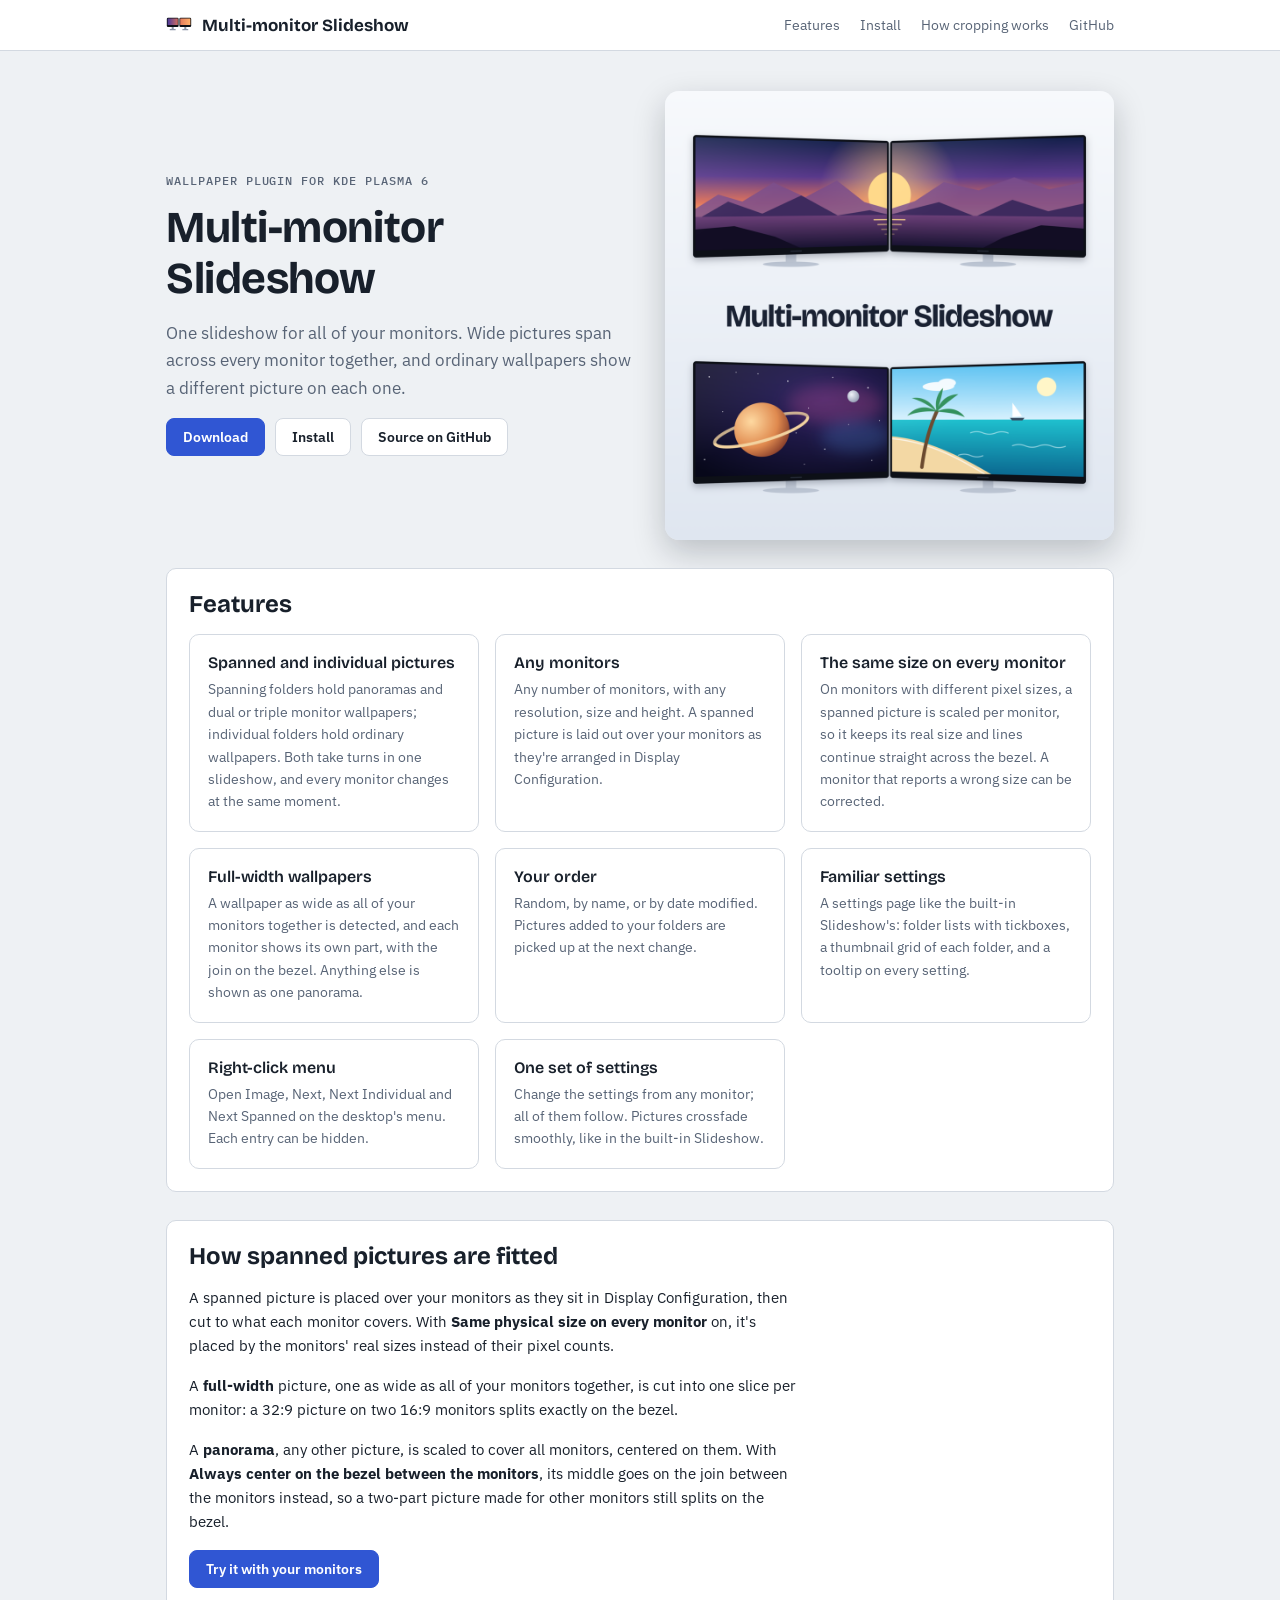
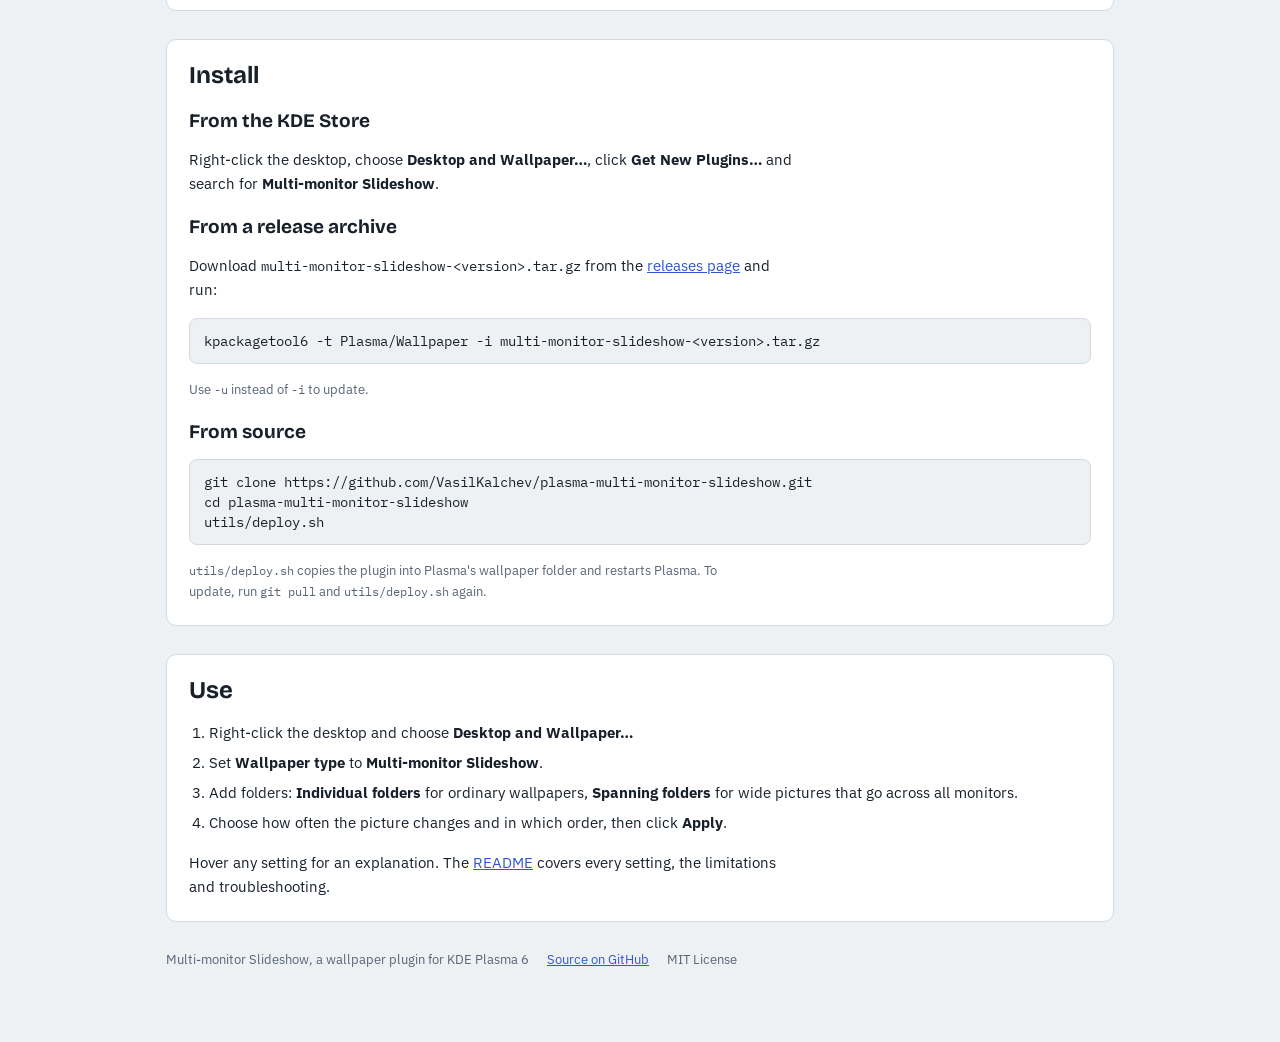
==== docs/index.html @ 98bd9039 "Rename the option to "Always center on the bezel between the monitors" Full-width images are always " ====
<!doctype html>
<html lang="en">
<head>
<meta charset="utf-8">
<meta name="viewport" content="width=device-width,initial-scale=1">
<title>Multi-monitor Slideshow</title>
<meta name="description" content="A wallpaper slideshow for KDE Plasma 6 with several monitors: wide pictures span all of them, ordinary ones show a different picture on each.">
<link rel="icon" href="images/icon.svg" type="image/svg+xml">
<link rel="preconnect" href="https://fonts.googleapis.com">
<link rel="preconnect" href="https://fonts.gstatic.com" crossorigin>
<link rel="stylesheet" href="https://fonts.googleapis.com/css2?family=Bricolage+Grotesque:opsz,wght@12..96,600;12..96,700&family=IBM+Plex+Mono:wght@400;500&family=IBM+Plex+Sans:wght@400;500;600&display=swap">
<link rel="stylesheet" href="style.css">
</head>
<body>
<nav class="site-nav" aria-label="Site">
  <div class="inner">
    <a class="brand" href="./"><img src="images/icon.svg" alt="">Multi-monitor Slideshow</a>
    <a href="./#features">Features</a>
    <a href="./#install">Install</a>
    <a href="cropping.html">How cropping works</a>
    <a href="https://github.com/VasilKalchev/plasma-multi-monitor-slideshow">GitHub</a>
  </div>
</nav>
<div class="wrap">
  <section class="hero">
    <div class="text">
      <span class="eyebrow">Wallpaper plugin for KDE Plasma 6</span>
      <h1>Multi-monitor Slideshow</h1>
      <p class="lede">One slideshow for all of your monitors. Wide pictures span across every monitor together, and ordinary wallpapers show a different picture on each one.</p>
      <div class="actions">
        <a class="btn primary" href="https://github.com/VasilKalchev/plasma-multi-monitor-slideshow/releases/latest">Download</a>
        <a class="btn" href="#install">Install</a>
        <a class="btn" href="https://github.com/VasilKalchev/plasma-multi-monitor-slideshow">Source on GitHub</a>
      </div>
    </div>
    <img src="images/preview.png" width="1024" height="1024" alt="Two monitors showing one picture spanned across both, and the same two monitors showing a different picture each">
  </section>

  <section class="panel" id="features" aria-labelledby="features-h">
    <h2 id="features-h">Features</h2>
    <div class="cards">
      <div class="card"><b>Spanned and individual pictures</b><p>Spanning folders hold panoramas and dual or triple monitor wallpapers; individual folders hold ordinary wallpapers. Both take turns in one slideshow, and every monitor changes at the same moment.</p></div>
      <div class="card"><b>Any monitors</b><p>Any number of monitors, with any resolution, size and height. A spanned picture is laid out over your monitors as they're arranged in Display Configuration.</p></div>
      <div class="card"><b>The same size on every monitor</b><p>On monitors with different pixel sizes, a spanned picture is scaled per monitor, so it keeps its real size and lines continue straight across the bezel. A monitor that reports a wrong size can be corrected.</p></div>
      <div class="card"><b>Full-width wallpapers</b><p>A wallpaper as wide as all of your monitors together is detected, and each monitor shows its own part, with the join on the bezel. Anything else is shown as one panorama.</p></div>
      <div class="card"><b>Your order</b><p>Random, by name, or by date modified. Pictures added to your folders are picked up at the next change.</p></div>
      <div class="card"><b>Familiar settings</b><p>A settings page like the built-in Slideshow's: folder lists with tickboxes, a thumbnail grid of each folder, and a tooltip on every setting.</p></div>
      <div class="card"><b>Right-click menu</b><p>Open Image, Next, Next Individual and Next Spanned on the desktop's menu. Each entry can be hidden.</p></div>
      <div class="card"><b>One set of settings</b><p>Change the settings from any monitor; all of them follow. Pictures crossfade smoothly, like in the built-in Slideshow.</p></div>
    </div>
  </section>

  <section class="panel" aria-labelledby="fit-h">
    <h2 id="fit-h">How spanned pictures are fitted</h2>
    <p>A spanned picture is placed over your monitors as they sit in Display Configuration, then cut to what each monitor covers. With <b>Same physical size on every monitor</b> on, it's placed by the monitors' real sizes instead of their pixel counts.</p>
    <p>A <b>full-width</b> picture, one as wide as all of your monitors together, is cut into one slice per monitor: a 32:9 picture on two 16:9 monitors splits exactly on the bezel.</p>
    <p>A <b>panorama</b>, any other picture, is scaled to cover all monitors, centered on them. With <b>Always center on the bezel between the monitors</b>, its middle goes on the join between the monitors instead, so a two-part picture made for other monitors still splits on the bezel.</p>
    <div class="actions"><a class="btn primary" href="cropping.html">Try it with your monitors</a></div>
  </section>

  <section class="panel" id="install" aria-labelledby="install-h">
    <h2 id="install-h">Install</h2>
    <h3>From the KDE Store</h3>
    <p>Right-click the desktop, choose <b>Desktop and Wallpaper…</b>, click <b>Get New Plugins…</b> and search for <b>Multi-monitor Slideshow</b>.</p>
    <h3>From a release archive</h3>
    <p>Download <code>multi-monitor-slideshow-&lt;version&gt;.tar.gz</code> from the <a href="https://github.com/VasilKalchev/plasma-multi-monitor-slideshow/releases">releases page</a> and run:</p>
    <pre>kpackagetool6 -t Plasma/Wallpaper -i multi-monitor-slideshow-&lt;version&gt;.tar.gz</pre>
    <p class="note">Use <code>-u</code> instead of <code>-i</code> to update.</p>
    <h3>From source</h3>
    <pre>git clone https://github.com/VasilKalchev/plasma-multi-monitor-slideshow.git
cd plasma-multi-monitor-slideshow
utils/deploy.sh</pre>
    <p class="note"><code>utils/deploy.sh</code> copies the plugin into Plasma's wallpaper folder and restarts Plasma. To update, run <code>git pull</code> and <code>utils/deploy.sh</code> again.</p>
  </section>

  <section class="panel" aria-labelledby="use-h">
    <h2 id="use-h">Use</h2>
    <ol class="steps">
      <li>Right-click the desktop and choose <b>Desktop and Wallpaper…</b></li>
      <li>Set <b>Wallpaper type</b> to <b>Multi-monitor Slideshow</b>.</li>
      <li>Add folders: <b>Individual folders</b> for ordinary wallpapers, <b>Spanning folders</b> for wide pictures that go across all monitors.</li>
      <li>Choose how often the picture changes and in which order, then click <b>Apply</b>.</li>
    </ol>
    <p>Hover any setting for an explanation. The <a href="https://github.com/VasilKalchev/plasma-multi-monitor-slideshow#readme">README</a> covers every setting, the limitations and troubleshooting.</p>
  </section>

  <footer class="site-footer">
    <span>Multi-monitor Slideshow, a wallpaper plugin for KDE Plasma 6</span>
    <a href="https://github.com/VasilKalchev/plasma-multi-monitor-slideshow">Source on GitHub</a>
    <span>MIT License</span>
  </footer>
</div>
</body>
</html>
---- docs/style.css ----
/* Shared styles for the Multi-monitor Slideshow site. */
:root {
  color-scheme: light;
  --bg: #EEF1F4; --surface: #FFFFFF; --ink: #18202B; --muted: #586476; --line: #D3D9E1;
  --accent: #3056D3;
  --c-m1: #D98A1C; --c-m2: #1F9E8F; --c-m3: #8A5CD6; --c-m4: #D0457A; --c-m5: #4F7FD9;
  --chip-split: #E3EEFF; --chip-split-ink: #1D3F9E; --chip-pano: #F1E9DC; --chip-pano-ink: #7A4A0C;
  --desk: #DCE1E7;
  --f-display: "Bricolage Grotesque", "Segoe UI", system-ui, sans-serif;
  --f-body: "IBM Plex Sans", "Segoe UI", system-ui, sans-serif;
  --f-mono: "IBM Plex Mono", ui-monospace, "DejaVu Sans Mono", monospace;
}
@media (prefers-color-scheme: dark) {
  :root:not([data-theme="light"]) {
    color-scheme: dark;
    --bg: #0F1318; --surface: #171C23; --ink: #E4E8EE; --muted: #95A1B2; --line: #2A323D;
    --accent: #7C9BFF;
    --c-m1: #F0A640; --c-m2: #3CC7B6; --c-m3: #A987F0; --c-m4: #EE7AA6; --c-m5: #7FA6F2;
    --chip-split: #1C2A4A; --chip-split-ink: #AFC4FF; --chip-pano: #3A2C18; --chip-pano-ink: #F2CD95;
    --desk: #0A0D11;
  }
}
:root[data-theme="dark"] {
  color-scheme: dark;
  --bg: #0F1318; --surface: #171C23; --ink: #E4E8EE; --muted: #95A1B2; --line: #2A323D;
  --accent: #7C9BFF;
  --c-m1: #F0A640; --c-m2: #3CC7B6; --c-m3: #A987F0; --c-m4: #EE7AA6; --c-m5: #7FA6F2;
  --chip-split: #1C2A4A; --chip-split-ink: #AFC4FF; --chip-pano: #3A2C18; --chip-pano-ink: #F2CD95;
  --desk: #0A0D11;
}
* { box-sizing: border-box; }
body { margin: 0; background: var(--bg); color: var(--ink); font: 15px/1.6 var(--f-body); }
.wrap { max-width: 980px; margin: 0 auto; padding: 40px 16px 72px; display: grid; gap: 28px; }
h1, h2, h3 { font-family: var(--f-display); text-wrap: balance; margin: 0; line-height: 1.15; }
h1 { font-size: clamp(30px, 5vw, 44px); letter-spacing: -0.01em; }
h2 { font-size: 24px; }
h3 { font-size: 19px; }
p { margin: 0; max-width: 68ch; }
a { color: var(--accent); }
.lede { font-size: 17px; color: var(--muted); }
.num { font-family: var(--f-mono); font-variant-numeric: tabular-nums; }
.eyebrow { font: 500 12px/1 var(--f-mono); letter-spacing: 0.08em; text-transform: uppercase; color: var(--muted); }
.page-head { display: grid; gap: 12px; }
.panel { background: var(--surface); border: 1px solid var(--line); border-radius: 10px; padding: 22px; display: grid; gap: 16px; }
.rules { display: grid; grid-template-columns: repeat(auto-fit, minmax(240px, 1fr)); gap: 16px; }
.rule { display: grid; gap: 6px; align-content: start; }
.rule b { font-family: var(--f-display); font-size: 16px; }
.rule p { color: var(--muted); font-size: 14px; }
.mon { display: inline-flex; gap: 8px; align-items: center; font-size: 14px; white-space: nowrap; }
.sw { width: 12px; height: 12px; border-radius: 3px; flex: none; display: inline-block; }
label.toggle { display: inline-flex; gap: 8px; align-items: center; cursor: pointer; font-size: 14px; }
input[type=checkbox] { accent-color: var(--accent); width: 16px; height: 16px; }

/* monitor editor */
.mons { display: grid; gap: 10px; }
.monrow { display: flex; flex-wrap: wrap; gap: 8px 12px; align-items: end; padding: 10px 12px; border: 1px solid var(--line); border-radius: 8px; background: var(--bg); }
.monrow .mon { align-self: center; min-width: 7.5em; }
.monrow .dim { align-self: center; font-size: 12.5px; color: var(--muted); }
.field { display: grid; gap: 4px; font-size: 13px; color: var(--muted); }
.field input, .field select { font: 15px var(--f-mono); width: 6.5em; padding: 6px 8px; border: 1px solid var(--line); border-radius: 6px; background: var(--surface); color: var(--ink); }
.field input.short { width: 5em; }
.field select { width: auto; font-family: var(--f-body); }

/* aspect ruler */
.ruler { position: relative; height: 96px; margin: 6px 4px 0; }
.ruler .track { position: absolute; left: 0; right: 0; top: 40px; height: 14px; border-radius: 7px; background: var(--chip-pano); }
.ruler .band { position: absolute; top: 34px; height: 26px; border-radius: 4px; background: var(--chip-split-ink); opacity: .85; min-width: 3px; }
.ruler .fit { position: absolute; top: 30px; height: 34px; width: 2px; background: var(--ink); }
.ruler .tick { position: absolute; top: 60px; font: 11px var(--f-mono); color: var(--muted); transform: translateX(-50%); }
.ruler .mk { position: absolute; top: 0; transform: translateX(-50%); display: grid; justify-items: center; gap: 2px; font: 500 11px var(--f-mono); color: var(--ink); white-space: nowrap; }
.ruler .mk::after { content: ""; width: 2px; height: 14px; background: currentColor; }
.legend { display: flex; flex-wrap: wrap; gap: 8px 20px; font-size: 13px; color: var(--muted); }
.legend span { display: inline-flex; gap: 6px; align-items: center; }

/* cases */
.case { background: var(--surface); border: 1px solid var(--line); border-radius: 10px; padding: 22px; display: grid; gap: 16px; }
.case-head { display: flex; flex-wrap: wrap; gap: 8px 14px; align-items: baseline; }
.chip { font: 600 12px/1 var(--f-body); padding: 5px 9px; border-radius: 999px; letter-spacing: 0.02em; }
.chip.split { background: var(--chip-split); color: var(--chip-split-ink); }
.chip.pano { background: var(--chip-pano); color: var(--chip-pano-ink); }
.views { display: grid; gap: 14px; }
figure { margin: 0; display: grid; gap: 6px; }
figcaption { font-size: 13px; color: var(--muted); }
canvas { width: 100%; display: block; border-radius: 6px; background: var(--desk); }
.facts { display: grid; gap: 8px; }
.facts p { font-size: 14.5px; }
.facts ul { margin: 0; padding-left: 18px; display: grid; gap: 4px; font-size: 14px; }

/* controls */
.try-controls { display: flex; flex-wrap: wrap; gap: 10px 14px; align-items: end; }
.presets { display: flex; flex-wrap: wrap; gap: 6px; }
button, .filebtn { font: 500 13px var(--f-mono); padding: 6px 10px; border: 1px solid var(--line); border-radius: 6px; background: var(--bg); color: var(--ink); cursor: pointer; }
button:hover, .filebtn:hover { border-color: var(--accent); }
button:disabled { opacity: .5; cursor: default; border-color: var(--line); }
button:focus-visible, input:focus-visible, select:focus-visible, .filebtn:focus-within { outline: 2px solid var(--accent); outline-offset: 2px; }
.filebtn { position: relative; }
.filebtn input { position: absolute; opacity: 0; width: 1px; height: 1px; }
.drop { border: 1.5px dashed var(--line); border-radius: 8px; padding: 12px 14px; font-size: 13px; color: var(--muted); }
.drop.over { border-color: var(--accent); color: var(--ink); }
.note { font-size: 13px; color: var(--muted); }
code { font-family: var(--f-mono); font-size: 0.92em; }
.controls { display: flex; flex-wrap: wrap; gap: 12px 24px; align-items: center; }
.pitch { font-size: 13px; color: var(--muted); }

@media (max-width: 520px) { .wrap { padding-block: 24px 48px; } .panel, .case { padding: 16px; } }

/* site header and footer */
.site-nav { background: var(--surface); border-bottom: 1px solid var(--line); }
.site-nav .inner { max-width: 980px; margin: 0 auto; padding: 12px 16px; display: flex; flex-wrap: wrap; gap: 8px 20px; align-items: center; }
.site-nav .brand { margin-right: auto; display: inline-flex; gap: 10px; align-items: center; font: 700 17px var(--f-display); color: var(--ink); text-decoration: none; }
.site-nav .brand img { width: 26px; height: 26px; }
.site-nav a { color: var(--muted); text-decoration: none; font-size: 14px; }
.site-nav a:hover, .site-nav a[aria-current="page"] { color: var(--ink); }
.site-footer { font-size: 13px; color: var(--muted); display: flex; flex-wrap: wrap; gap: 6px 18px; }

/* home page */
.hero { display: grid; gap: 28px; align-items: center; }
@media (min-width: 820px) { .hero { grid-template-columns: 1.05fr 1fr; } }
.hero .text { display: grid; gap: 16px; align-content: start; }
.hero img { width: 100%; height: auto; display: block; border-radius: 14px; box-shadow: 0 12px 32px rgba(10, 16, 30, 0.22); }
.actions { display: flex; flex-wrap: wrap; gap: 10px; }
.btn { display: inline-flex; align-items: center; padding: 9px 16px; border-radius: 8px; border: 1px solid var(--line); background: var(--surface); color: var(--ink); font: 600 14px var(--f-body); text-decoration: none; }
.btn:hover { border-color: var(--accent); }
.btn.primary { background: var(--accent); border-color: var(--accent); color: #fff; }
.cards { display: grid; grid-template-columns: repeat(auto-fit, minmax(240px, 1fr)); gap: 16px; }
.card { background: var(--surface); border: 1px solid var(--line); border-radius: 10px; padding: 18px; display: grid; gap: 6px; align-content: start; }
.card b { font: 600 16px var(--f-display); }
.card p { color: var(--muted); font-size: 14px; }
.panel h3 { margin-top: 4px; }
pre { margin: 0; padding: 12px 14px; overflow-x: auto; border: 1px solid var(--line); border-radius: 8px; background: var(--bg); font: 13.5px/1.5 var(--f-mono); }
.steps { margin: 0; padding-left: 20px; display: grid; gap: 6px; }
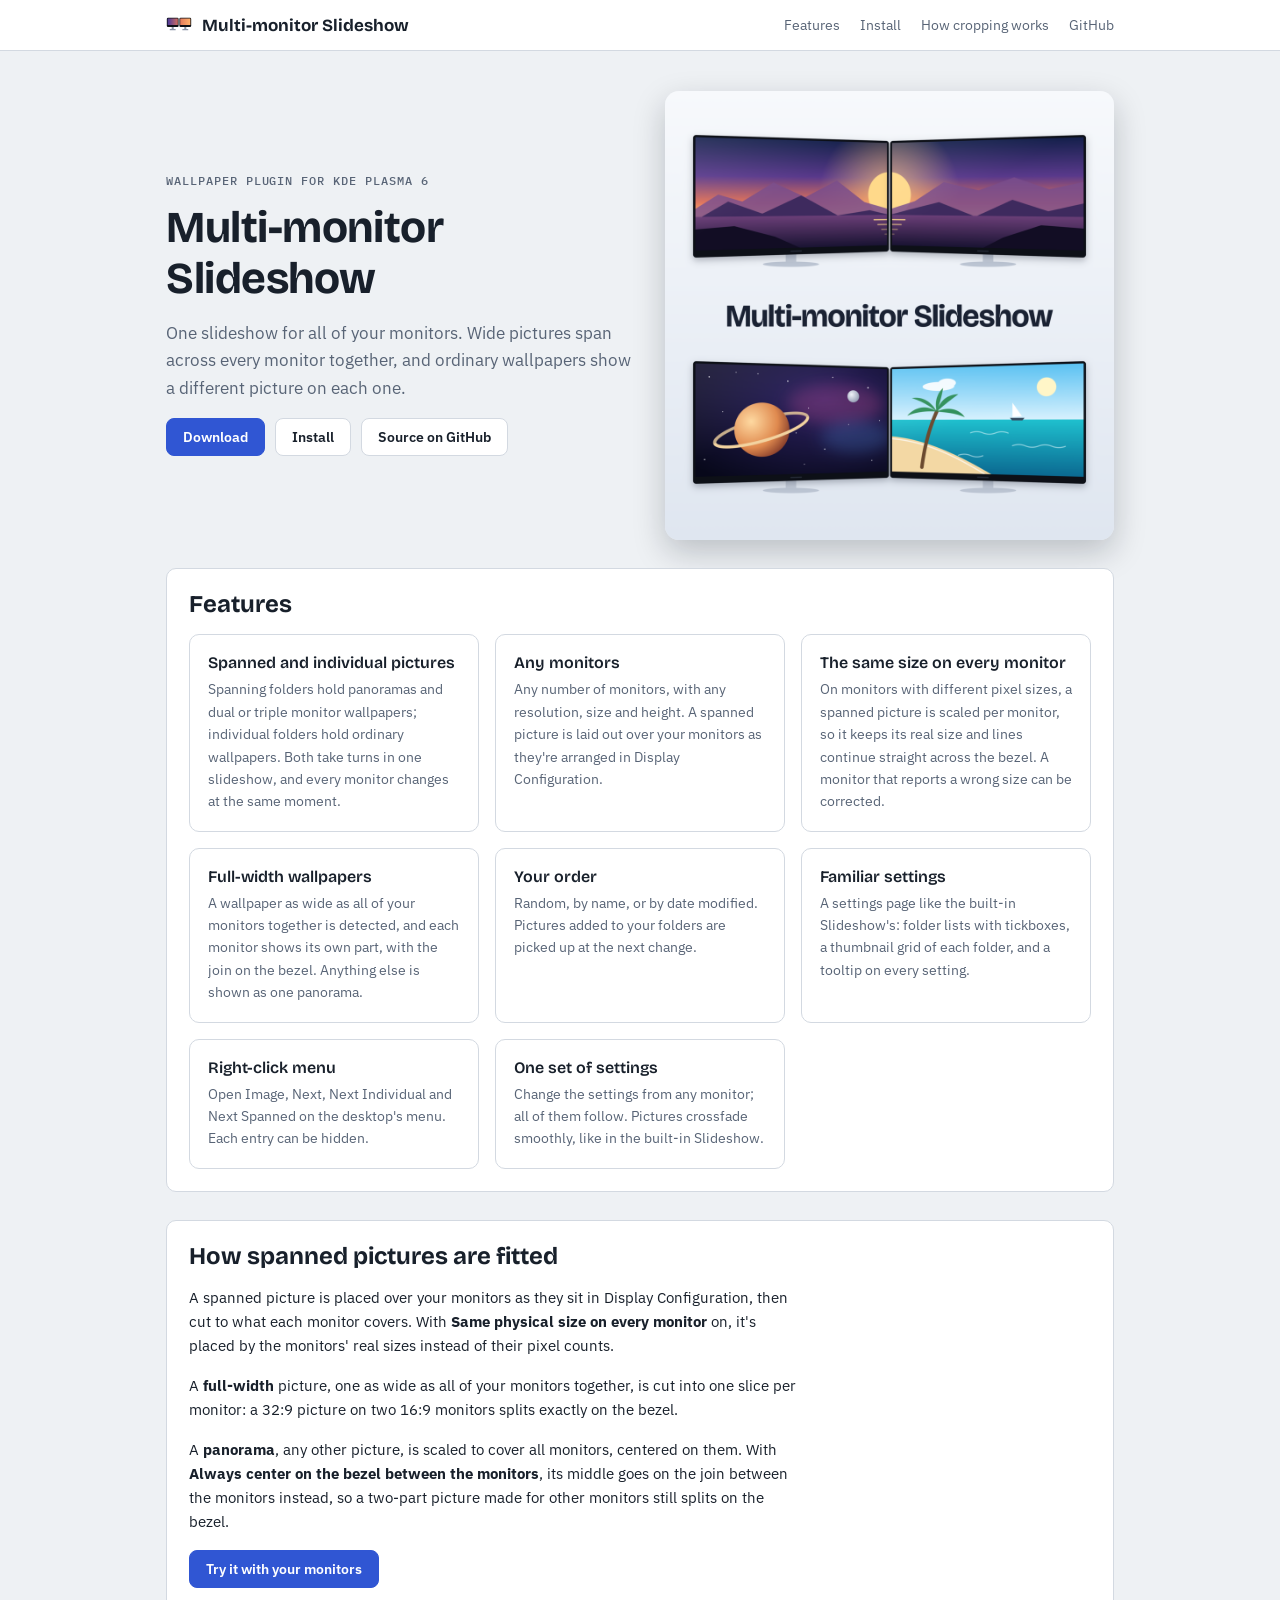
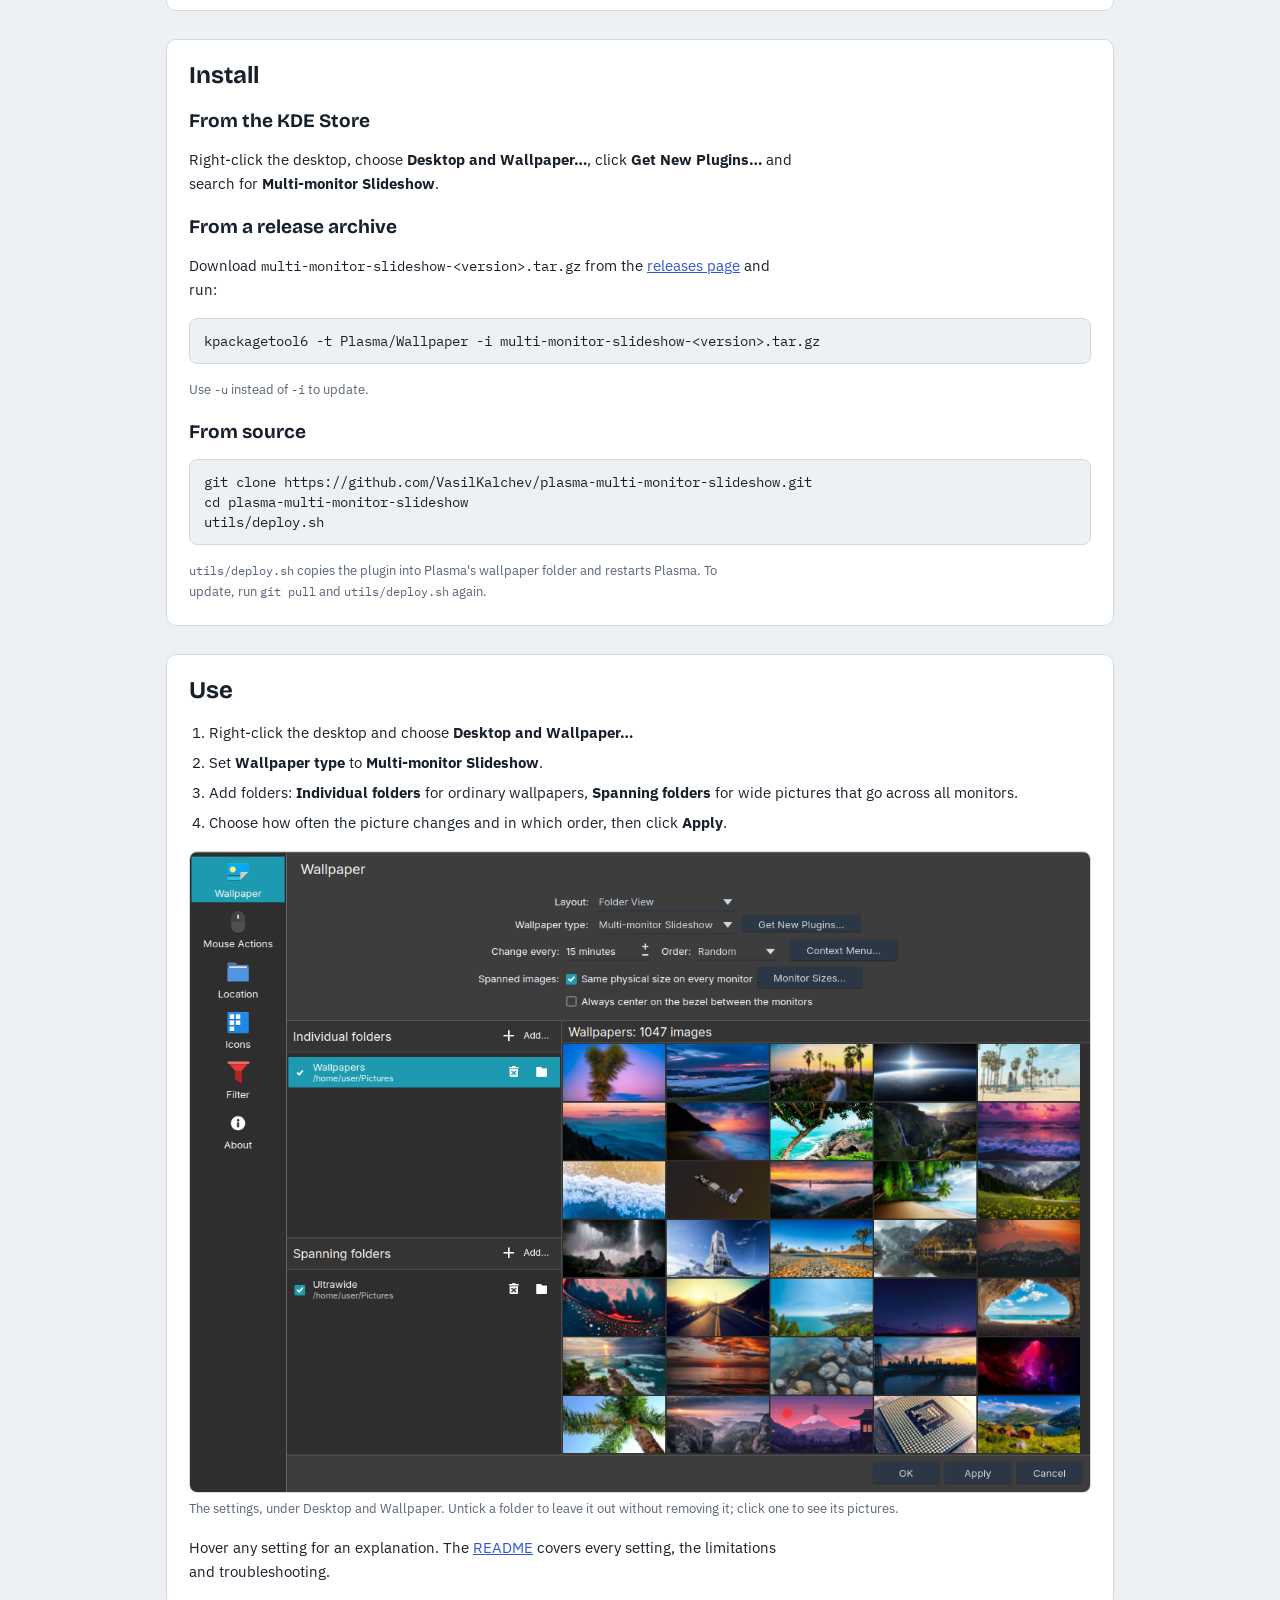
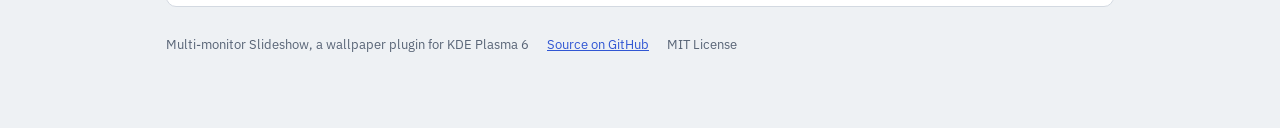
==== commit f61ae121: "Docs: screenshots of the settings and the Monitor Sizes popup The README shows the Desktop Folder Se" ====
--- a/docs/index.html
+++ b/docs/index.html
@@ -81,6 +81,10 @@
       <li>Add folders: <b>Individual folders</b> for ordinary wallpapers, <b>Spanning folders</b> for wide pictures that go across all monitors.</li>
       <li>Choose how often the picture changes and in which order, then click <b>Apply</b>.</li>
     </ol>
+    <figure class="shot">
+      <img src="images/settings.png" width="1180" height="840" alt="The Desktop Folder Settings dialog with Multi-monitor Slideshow as the wallpaper type: Change every, Order and Context Menu, the spanned-image options, the individual and spanning folders on the left, and thumbnails of the selected folder on the right">
+      <figcaption>The settings, under Desktop and Wallpaper. Untick a folder to leave it out without removing it; click one to see its pictures.</figcaption>
+    </figure>
     <p>Hover any setting for an explanation. The <a href="https://github.com/VasilKalchev/plasma-multi-monitor-slideshow#readme">README</a> covers every setting, the limitations and troubleshooting.</p>
   </section>
 
--- a/docs/style.css
+++ b/docs/style.css
@@ -118,6 +118,7 @@
 @media (min-width: 820px) { .hero { grid-template-columns: 1.05fr 1fr; } }
 .hero .text { display: grid; gap: 16px; align-content: start; }
 .hero img { width: 100%; height: auto; display: block; border-radius: 14px; box-shadow: 0 12px 32px rgba(10, 16, 30, 0.22); }
+.shot img { width: 100%; height: auto; display: block; border: 1px solid var(--line); border-radius: 8px; }
 .actions { display: flex; flex-wrap: wrap; gap: 10px; }
 .btn { display: inline-flex; align-items: center; padding: 9px 16px; border-radius: 8px; border: 1px solid var(--line); background: var(--surface); color: var(--ink); font: 600 14px var(--f-body); text-decoration: none; }
 .btn:hover { border-color: var(--accent); }
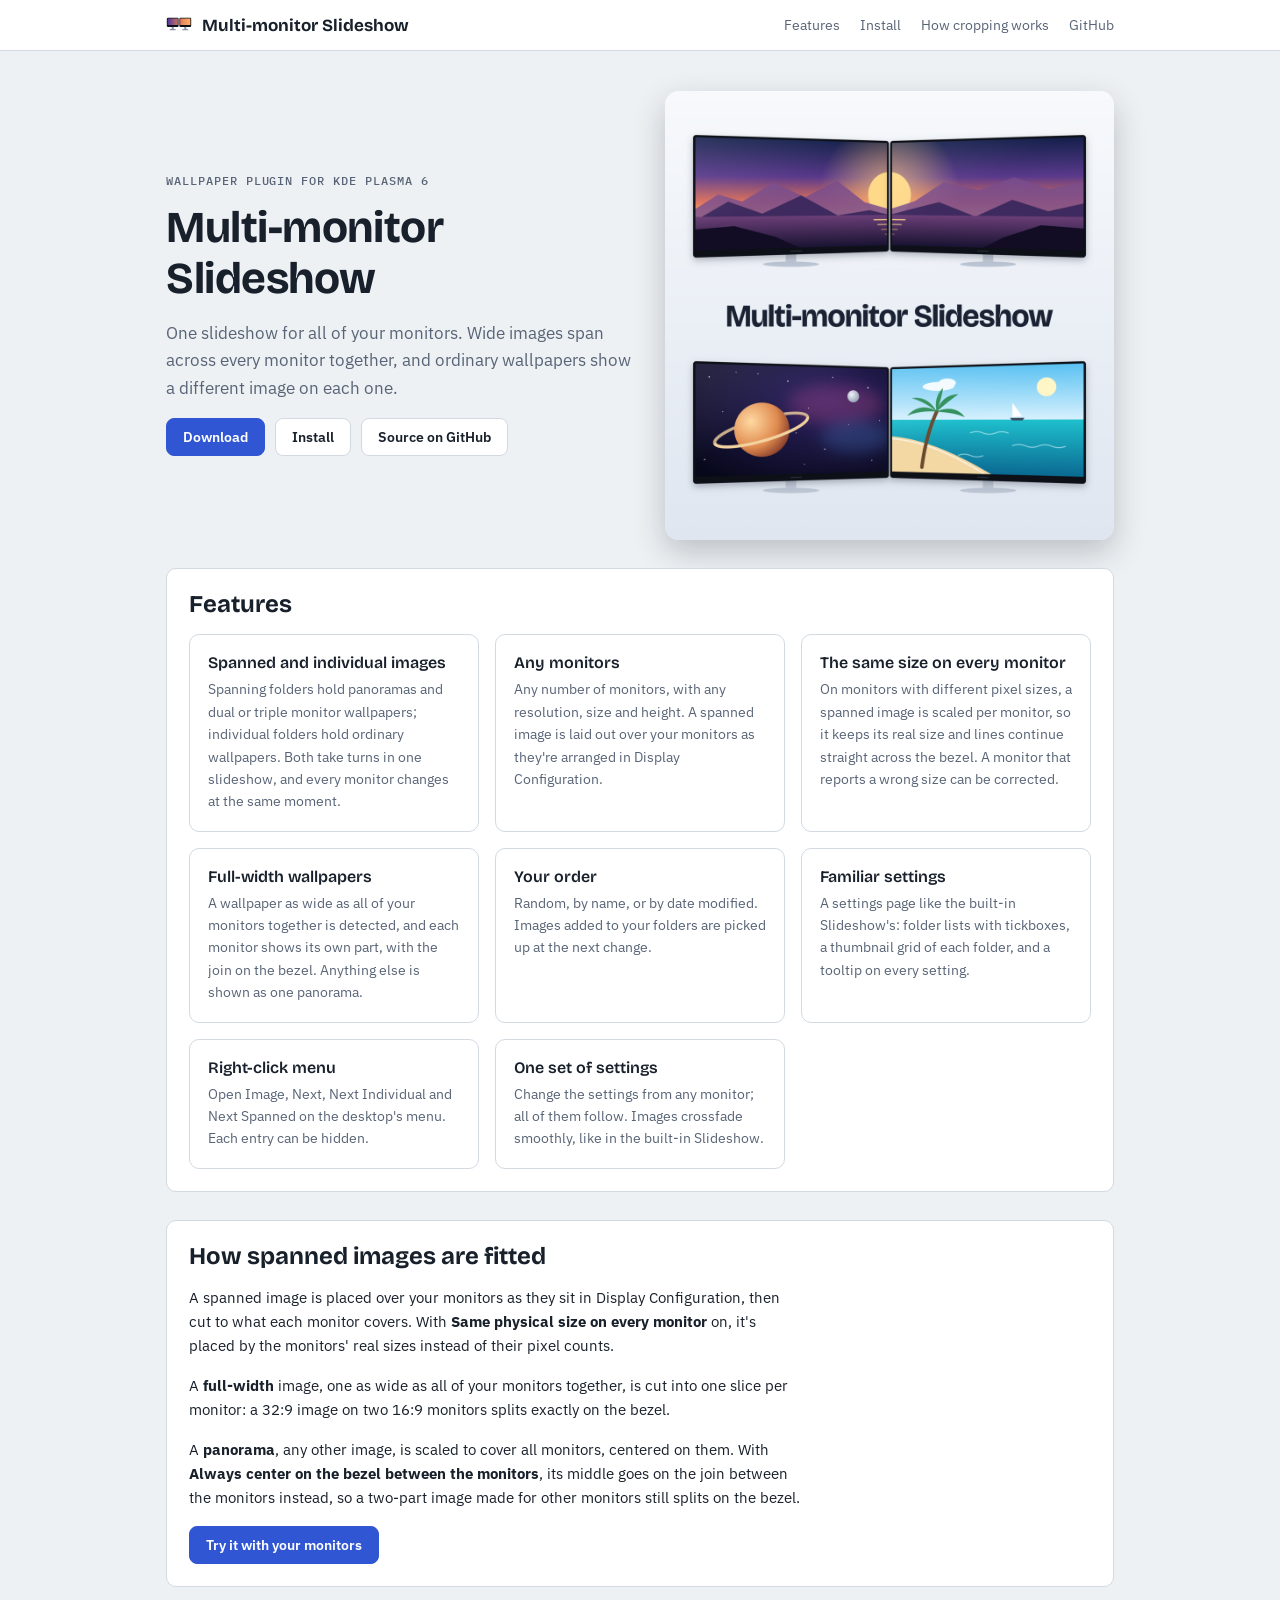
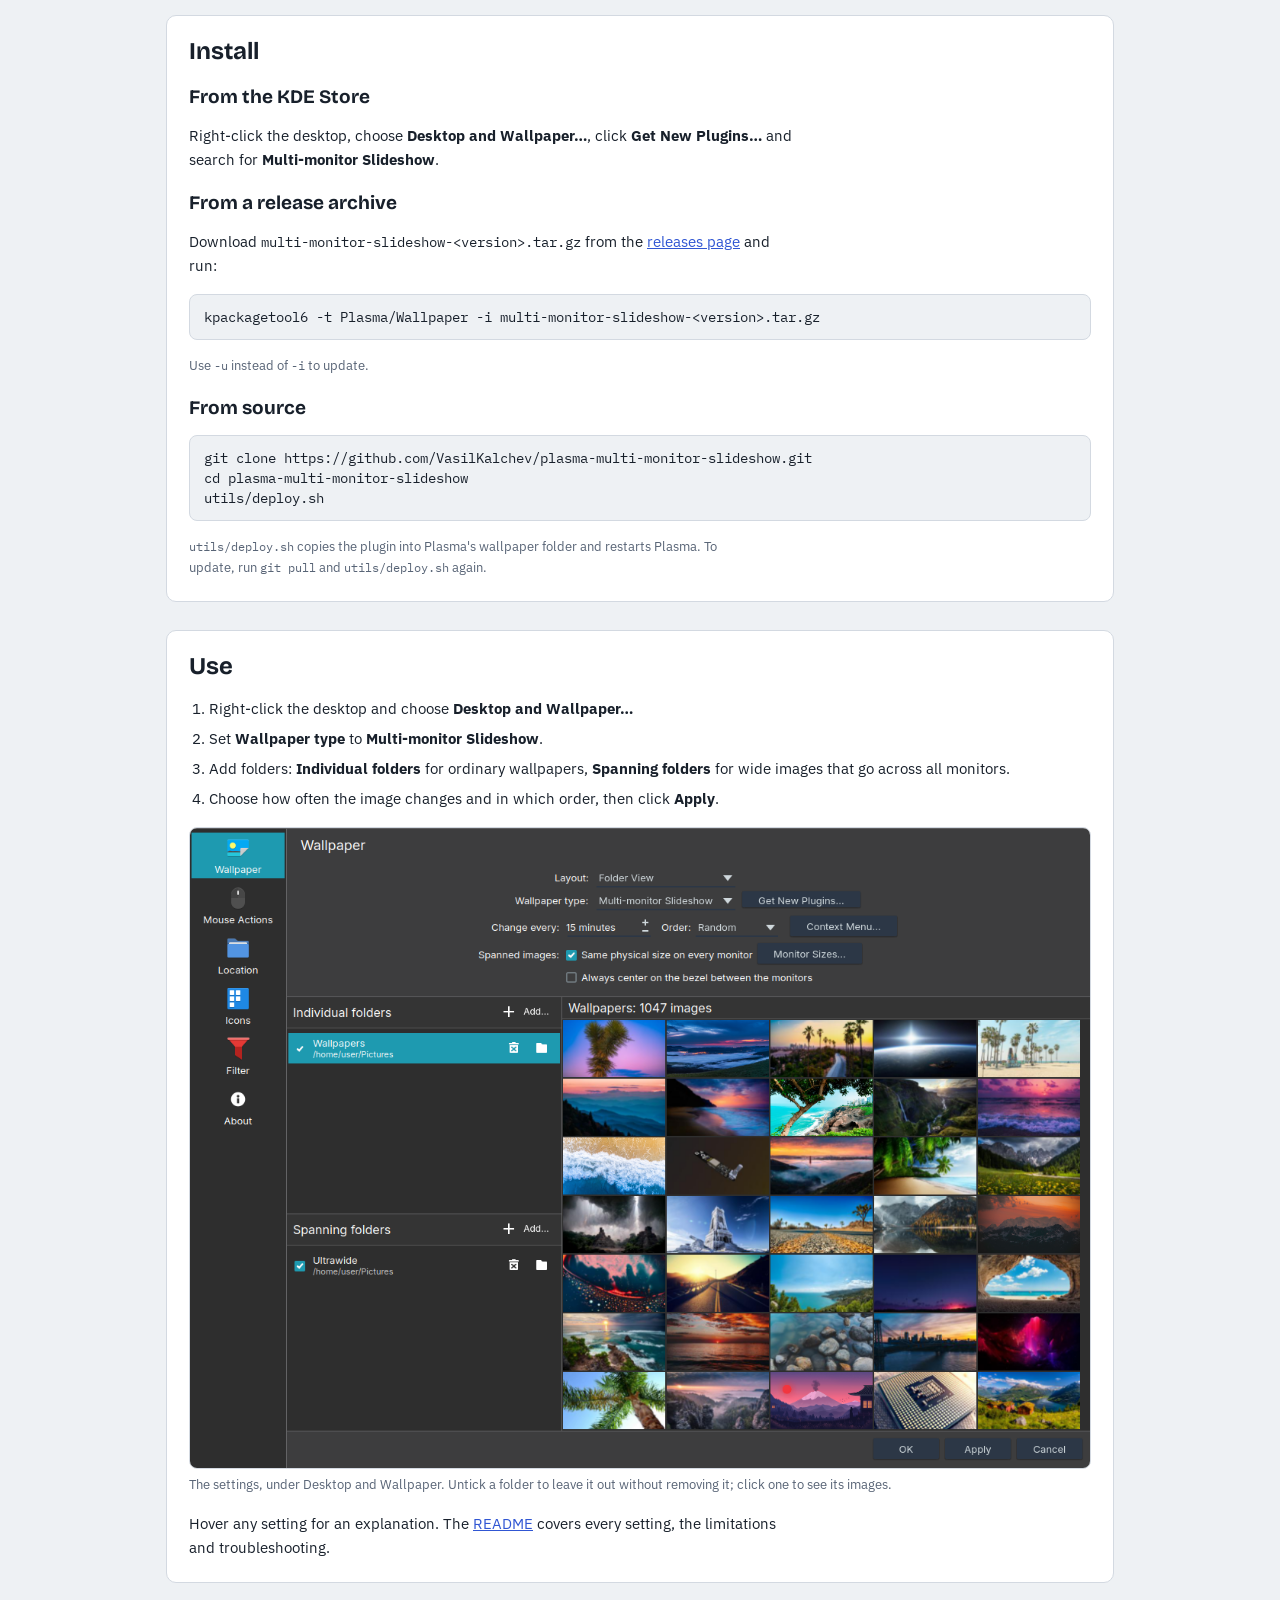
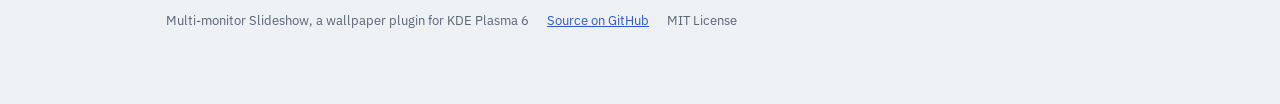
==== commit d9ab0441: "Docs: correct the full-width joins, fill gaps, say "images" throughout - With three or more monitors" ====
--- a/docs/index.html
+++ b/docs/index.html
@@ -4,7 +4,7 @@
 <meta charset="utf-8">
 <meta name="viewport" content="width=device-width,initial-scale=1">
 <title>Multi-monitor Slideshow</title>
-<meta name="description" content="A wallpaper slideshow for KDE Plasma 6 with several monitors: wide pictures span all of them, ordinary ones show a different picture on each.">
+<meta name="description" content="A wallpaper slideshow for KDE Plasma 6 with several monitors: wide images span all of them, ordinary ones show a different image on each.">
 <link rel="icon" href="images/icon.svg" type="image/svg+xml">
 <link rel="preconnect" href="https://fonts.googleapis.com">
 <link rel="preconnect" href="https://fonts.gstatic.com" crossorigin>
@@ -26,35 +26,35 @@
     <div class="text">
       <span class="eyebrow">Wallpaper plugin for KDE Plasma 6</span>
       <h1>Multi-monitor Slideshow</h1>
-      <p class="lede">One slideshow for all of your monitors. Wide pictures span across every monitor together, and ordinary wallpapers show a different picture on each one.</p>
+      <p class="lede">One slideshow for all of your monitors. Wide images span across every monitor together, and ordinary wallpapers show a different image on each one.</p>
       <div class="actions">
         <a class="btn primary" href="https://github.com/VasilKalchev/plasma-multi-monitor-slideshow/releases/latest">Download</a>
         <a class="btn" href="#install">Install</a>
         <a class="btn" href="https://github.com/VasilKalchev/plasma-multi-monitor-slideshow">Source on GitHub</a>
       </div>
     </div>
-    <img src="images/preview.png" width="1024" height="1024" alt="Two monitors showing one picture spanned across both, and the same two monitors showing a different picture each">
+    <img src="images/preview.png" width="1024" height="1024" alt="Two monitors showing one image spanned across both, and the same two monitors showing a different image each">
   </section>
 
   <section class="panel" id="features" aria-labelledby="features-h">
     <h2 id="features-h">Features</h2>
     <div class="cards">
-      <div class="card"><b>Spanned and individual pictures</b><p>Spanning folders hold panoramas and dual or triple monitor wallpapers; individual folders hold ordinary wallpapers. Both take turns in one slideshow, and every monitor changes at the same moment.</p></div>
-      <div class="card"><b>Any monitors</b><p>Any number of monitors, with any resolution, size and height. A spanned picture is laid out over your monitors as they're arranged in Display Configuration.</p></div>
-      <div class="card"><b>The same size on every monitor</b><p>On monitors with different pixel sizes, a spanned picture is scaled per monitor, so it keeps its real size and lines continue straight across the bezel. A monitor that reports a wrong size can be corrected.</p></div>
+      <div class="card"><b>Spanned and individual images</b><p>Spanning folders hold panoramas and dual or triple monitor wallpapers; individual folders hold ordinary wallpapers. Both take turns in one slideshow, and every monitor changes at the same moment.</p></div>
+      <div class="card"><b>Any monitors</b><p>Any number of monitors, with any resolution, size and height. A spanned image is laid out over your monitors as they're arranged in Display Configuration.</p></div>
+      <div class="card"><b>The same size on every monitor</b><p>On monitors with different pixel sizes, a spanned image is scaled per monitor, so it keeps its real size and lines continue straight across the bezel. A monitor that reports a wrong size can be corrected.</p></div>
       <div class="card"><b>Full-width wallpapers</b><p>A wallpaper as wide as all of your monitors together is detected, and each monitor shows its own part, with the join on the bezel. Anything else is shown as one panorama.</p></div>
-      <div class="card"><b>Your order</b><p>Random, by name, or by date modified. Pictures added to your folders are picked up at the next change.</p></div>
+      <div class="card"><b>Your order</b><p>Random, by name, or by date modified. Images added to your folders are picked up at the next change.</p></div>
       <div class="card"><b>Familiar settings</b><p>A settings page like the built-in Slideshow's: folder lists with tickboxes, a thumbnail grid of each folder, and a tooltip on every setting.</p></div>
       <div class="card"><b>Right-click menu</b><p>Open Image, Next, Next Individual and Next Spanned on the desktop's menu. Each entry can be hidden.</p></div>
-      <div class="card"><b>One set of settings</b><p>Change the settings from any monitor; all of them follow. Pictures crossfade smoothly, like in the built-in Slideshow.</p></div>
+      <div class="card"><b>One set of settings</b><p>Change the settings from any monitor; all of them follow. Images crossfade smoothly, like in the built-in Slideshow.</p></div>
     </div>
   </section>
 
   <section class="panel" aria-labelledby="fit-h">
-    <h2 id="fit-h">How spanned pictures are fitted</h2>
-    <p>A spanned picture is placed over your monitors as they sit in Display Configuration, then cut to what each monitor covers. With <b>Same physical size on every monitor</b> on, it's placed by the monitors' real sizes instead of their pixel counts.</p>
-    <p>A <b>full-width</b> picture, one as wide as all of your monitors together, is cut into one slice per monitor: a 32:9 picture on two 16:9 monitors splits exactly on the bezel.</p>
-    <p>A <b>panorama</b>, any other picture, is scaled to cover all monitors, centered on them. With <b>Always center on the bezel between the monitors</b>, its middle goes on the join between the monitors instead, so a two-part picture made for other monitors still splits on the bezel.</p>
+    <h2 id="fit-h">How spanned images are fitted</h2>
+    <p>A spanned image is placed over your monitors as they sit in Display Configuration, then cut to what each monitor covers. With <b>Same physical size on every monitor</b> on, it's placed by the monitors' real sizes instead of their pixel counts.</p>
+    <p>A <b>full-width</b> image, one as wide as all of your monitors together, is cut into one slice per monitor: a 32:9 image on two 16:9 monitors splits exactly on the bezel.</p>
+    <p>A <b>panorama</b>, any other image, is scaled to cover all monitors, centered on them. With <b>Always center on the bezel between the monitors</b>, its middle goes on the join between the monitors instead, so a two-part image made for other monitors still splits on the bezel.</p>
     <div class="actions"><a class="btn primary" href="cropping.html">Try it with your monitors</a></div>
   </section>
 
@@ -78,12 +78,12 @@
     <ol class="steps">
       <li>Right-click the desktop and choose <b>Desktop and Wallpaper…</b></li>
       <li>Set <b>Wallpaper type</b> to <b>Multi-monitor Slideshow</b>.</li>
-      <li>Add folders: <b>Individual folders</b> for ordinary wallpapers, <b>Spanning folders</b> for wide pictures that go across all monitors.</li>
-      <li>Choose how often the picture changes and in which order, then click <b>Apply</b>.</li>
+      <li>Add folders: <b>Individual folders</b> for ordinary wallpapers, <b>Spanning folders</b> for wide images that go across all monitors.</li>
+      <li>Choose how often the image changes and in which order, then click <b>Apply</b>.</li>
     </ol>
     <figure class="shot">
       <img src="images/settings.png" width="1180" height="840" alt="The Desktop Folder Settings dialog with Multi-monitor Slideshow as the wallpaper type: Change every, Order and Context Menu, the spanned-image options, the individual and spanning folders on the left, and thumbnails of the selected folder on the right">
-      <figcaption>The settings, under Desktop and Wallpaper. Untick a folder to leave it out without removing it; click one to see its pictures.</figcaption>
+      <figcaption>The settings, under Desktop and Wallpaper. Untick a folder to leave it out without removing it; click one to see its images.</figcaption>
     </figure>
     <p>Hover any setting for an explanation. The <a href="https://github.com/VasilKalchev/plasma-multi-monitor-slideshow#readme">README</a> covers every setting, the limitations and troubleshooting.</p>
   </section>
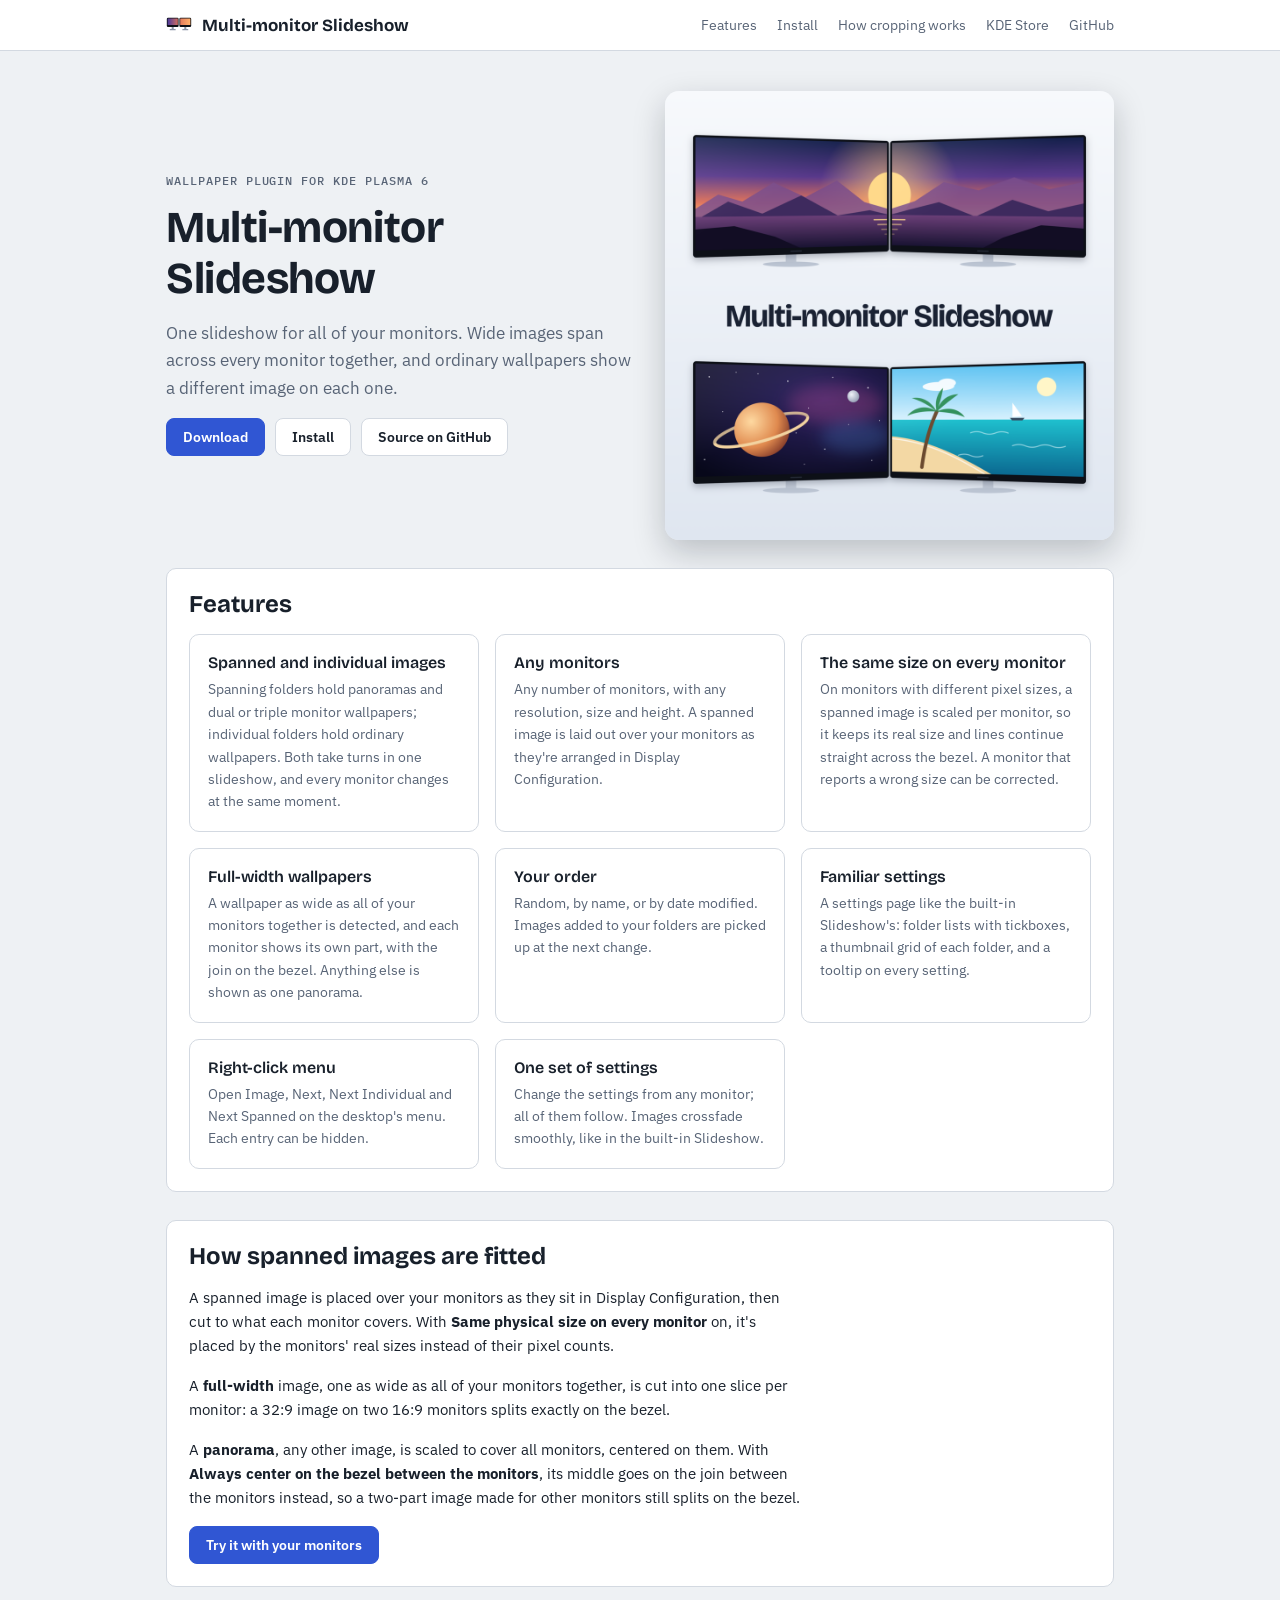
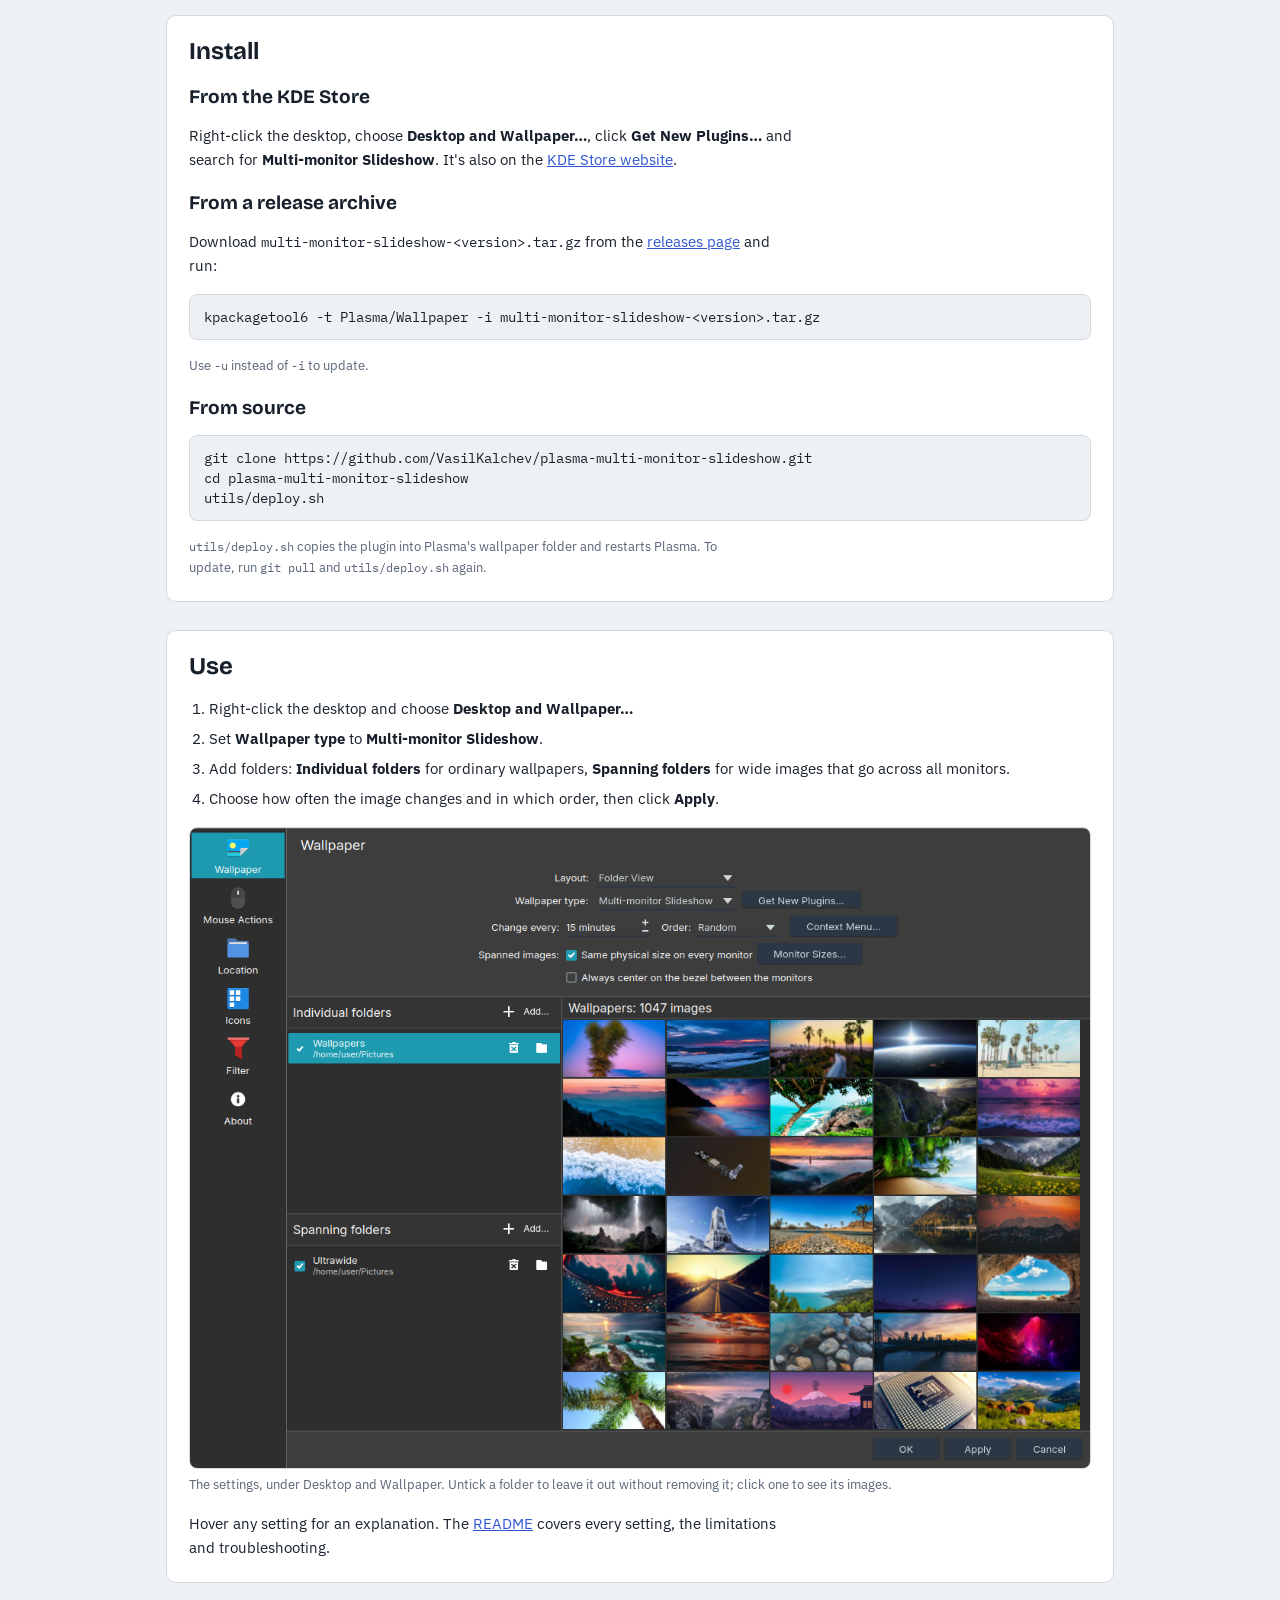
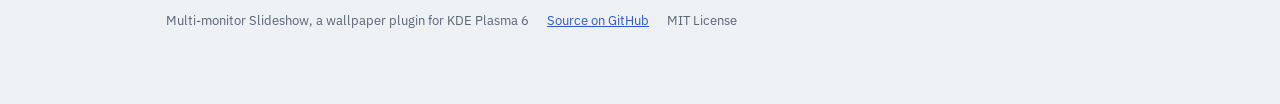
==== commit 6802e37f: "Link the KDE Store page" ====
--- a/docs/index.html
+++ b/docs/index.html
@@ -18,6 +18,7 @@
     <a href="./#features">Features</a>
     <a href="./#install">Install</a>
     <a href="cropping.html">How cropping works</a>
+    <a href="https://store.kde.org/p/2375225/">KDE Store</a>
     <a href="https://github.com/VasilKalchev/plasma-multi-monitor-slideshow">GitHub</a>
   </div>
 </nav>
@@ -61,7 +62,7 @@
   <section class="panel" id="install" aria-labelledby="install-h">
     <h2 id="install-h">Install</h2>
     <h3>From the KDE Store</h3>
-    <p>Right-click the desktop, choose <b>Desktop and Wallpaper…</b>, click <b>Get New Plugins…</b> and search for <b>Multi-monitor Slideshow</b>.</p>
+    <p>Right-click the desktop, choose <b>Desktop and Wallpaper…</b>, click <b>Get New Plugins…</b> and search for <b>Multi-monitor Slideshow</b>. It's also on the <a href="https://store.kde.org/p/2375225/">KDE Store website</a>.</p>
     <h3>From a release archive</h3>
     <p>Download <code>multi-monitor-slideshow-&lt;version&gt;.tar.gz</code> from the <a href="https://github.com/VasilKalchev/plasma-multi-monitor-slideshow/releases">releases page</a> and run:</p>
     <pre>kpackagetool6 -t Plasma/Wallpaper -i multi-monitor-slideshow-&lt;version&gt;.tar.gz</pre>
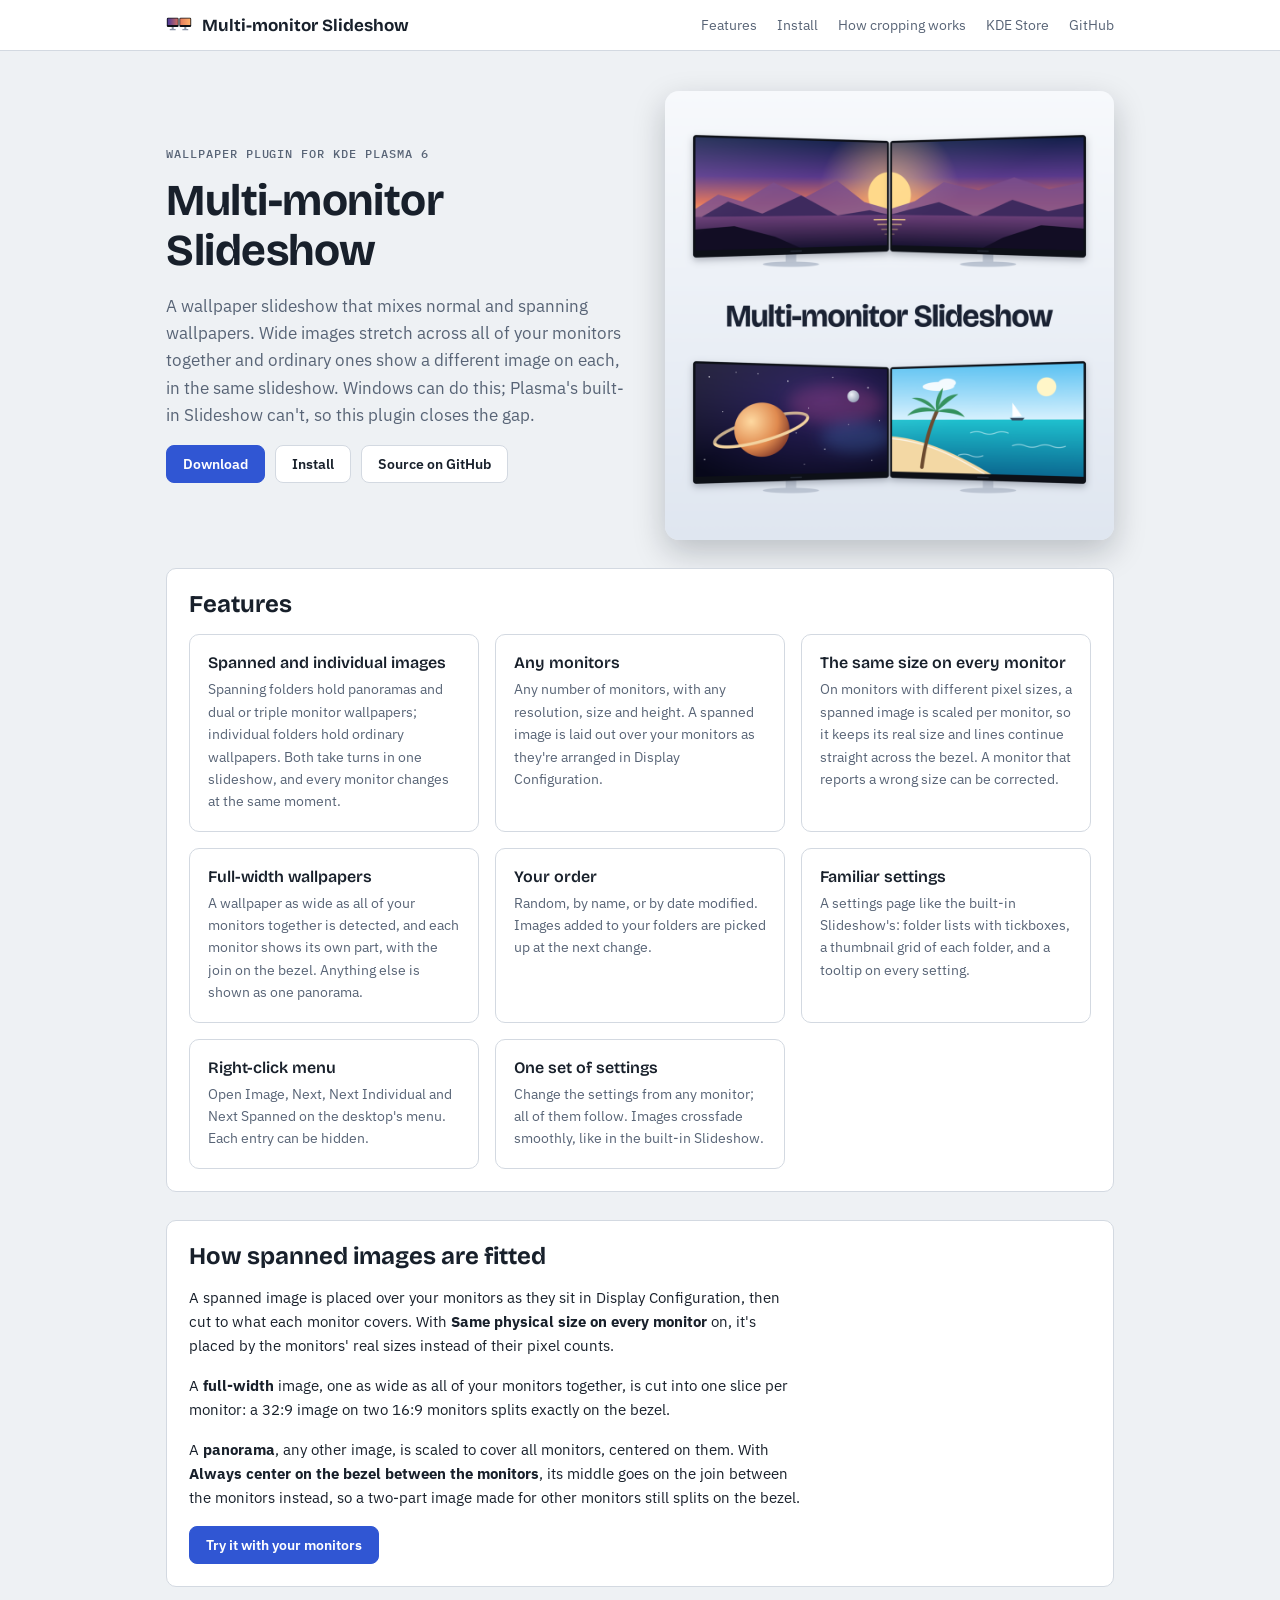
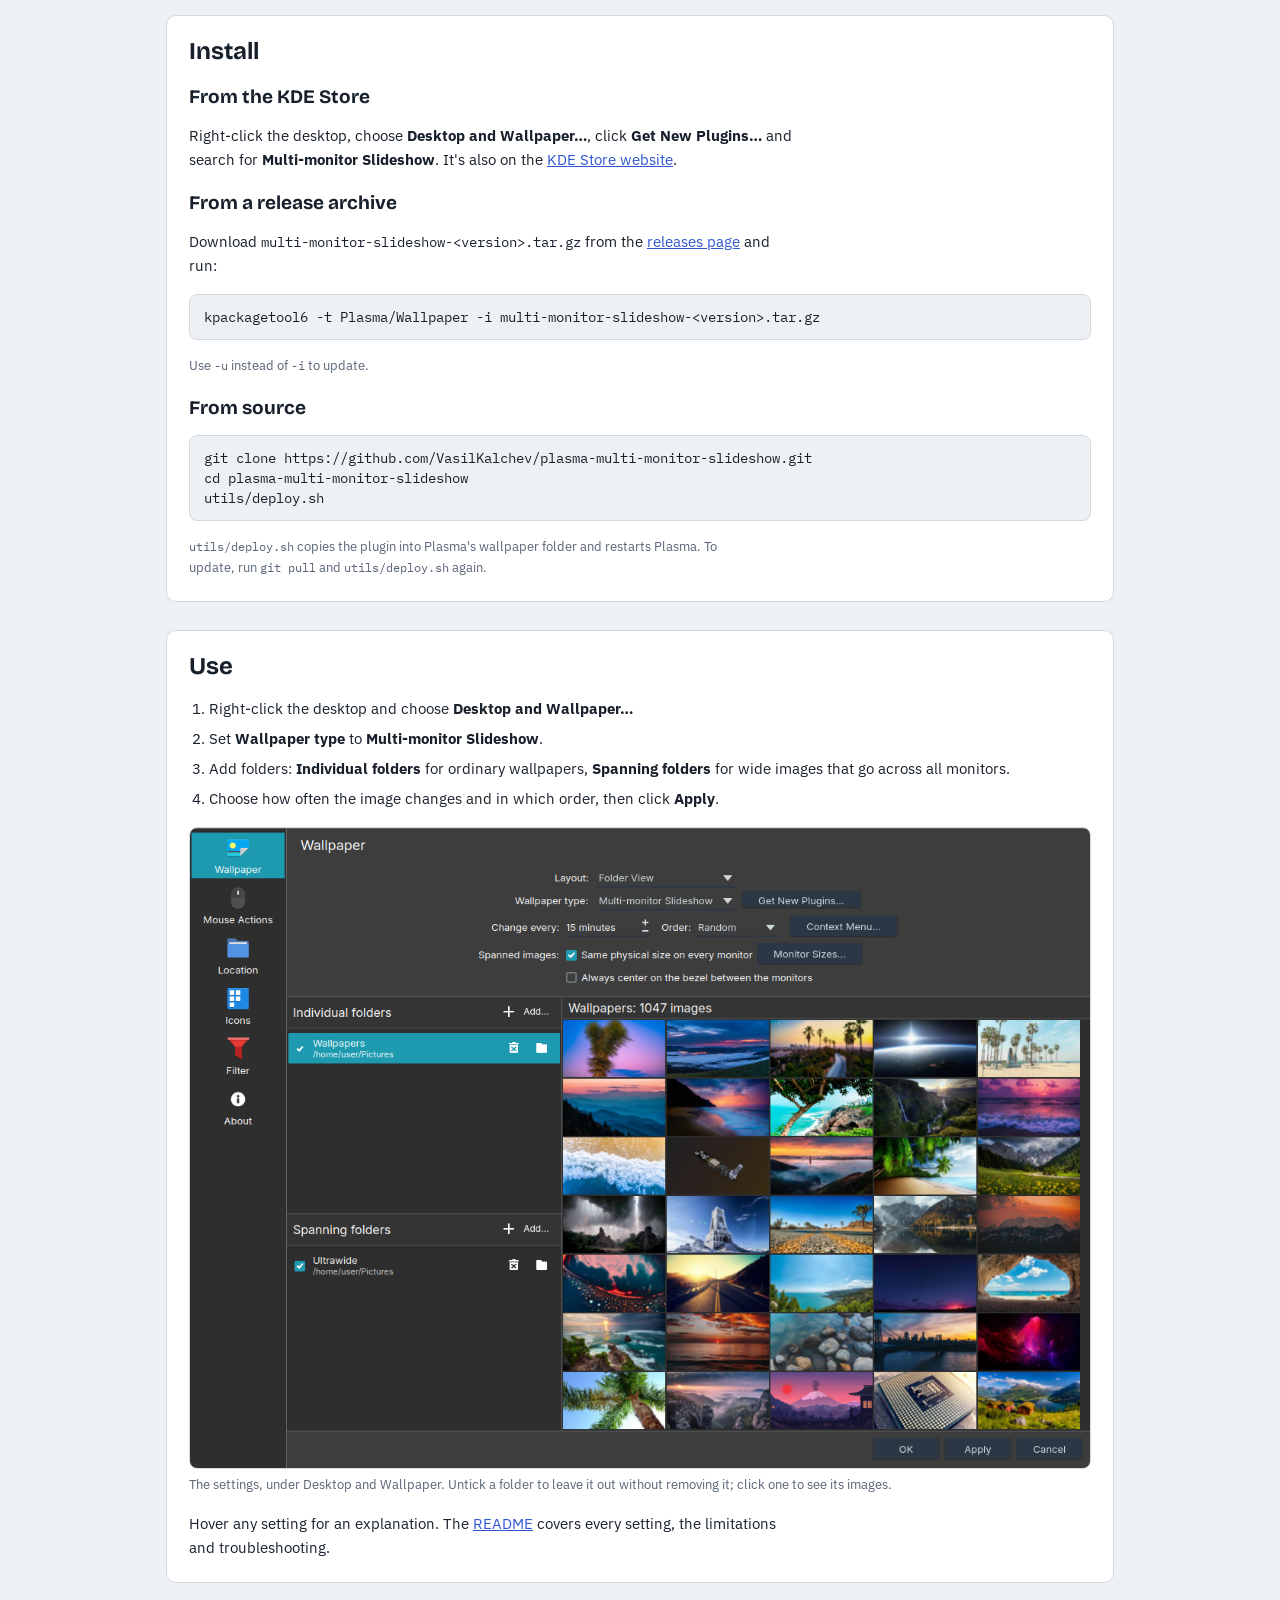
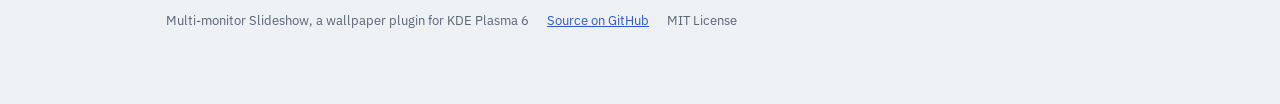
==== commit caffafb3: "Describe the plugin as mixing normal and spanning wallpapers; add the store logo script" ====
--- a/docs/index.html
+++ b/docs/index.html
@@ -4,7 +4,7 @@
 <meta charset="utf-8">
 <meta name="viewport" content="width=device-width,initial-scale=1">
 <title>Multi-monitor Slideshow</title>
-<meta name="description" content="A wallpaper slideshow for KDE Plasma 6 with several monitors: wide images span all of them, ordinary ones show a different image on each.">
+<meta name="description" content="A wallpaper slideshow for KDE Plasma 6 that mixes normal and spanning wallpapers across all your monitors, like Windows can. Plasma's built-in Slideshow can't.">
 <link rel="icon" href="images/icon.svg" type="image/svg+xml">
 <link rel="preconnect" href="https://fonts.googleapis.com">
 <link rel="preconnect" href="https://fonts.gstatic.com" crossorigin>
@@ -27,7 +27,7 @@
     <div class="text">
       <span class="eyebrow">Wallpaper plugin for KDE Plasma 6</span>
       <h1>Multi-monitor Slideshow</h1>
-      <p class="lede">One slideshow for all of your monitors. Wide images span across every monitor together, and ordinary wallpapers show a different image on each one.</p>
+      <p class="lede">A wallpaper slideshow that mixes normal and spanning wallpapers. Wide images stretch across all of your monitors together and ordinary ones show a different image on each, in the same slideshow. Windows can do this; Plasma's built-in Slideshow can't, so this plugin closes the gap.</p>
       <div class="actions">
         <a class="btn primary" href="https://github.com/VasilKalchev/plasma-multi-monitor-slideshow/releases/latest">Download</a>
         <a class="btn" href="#install">Install</a>
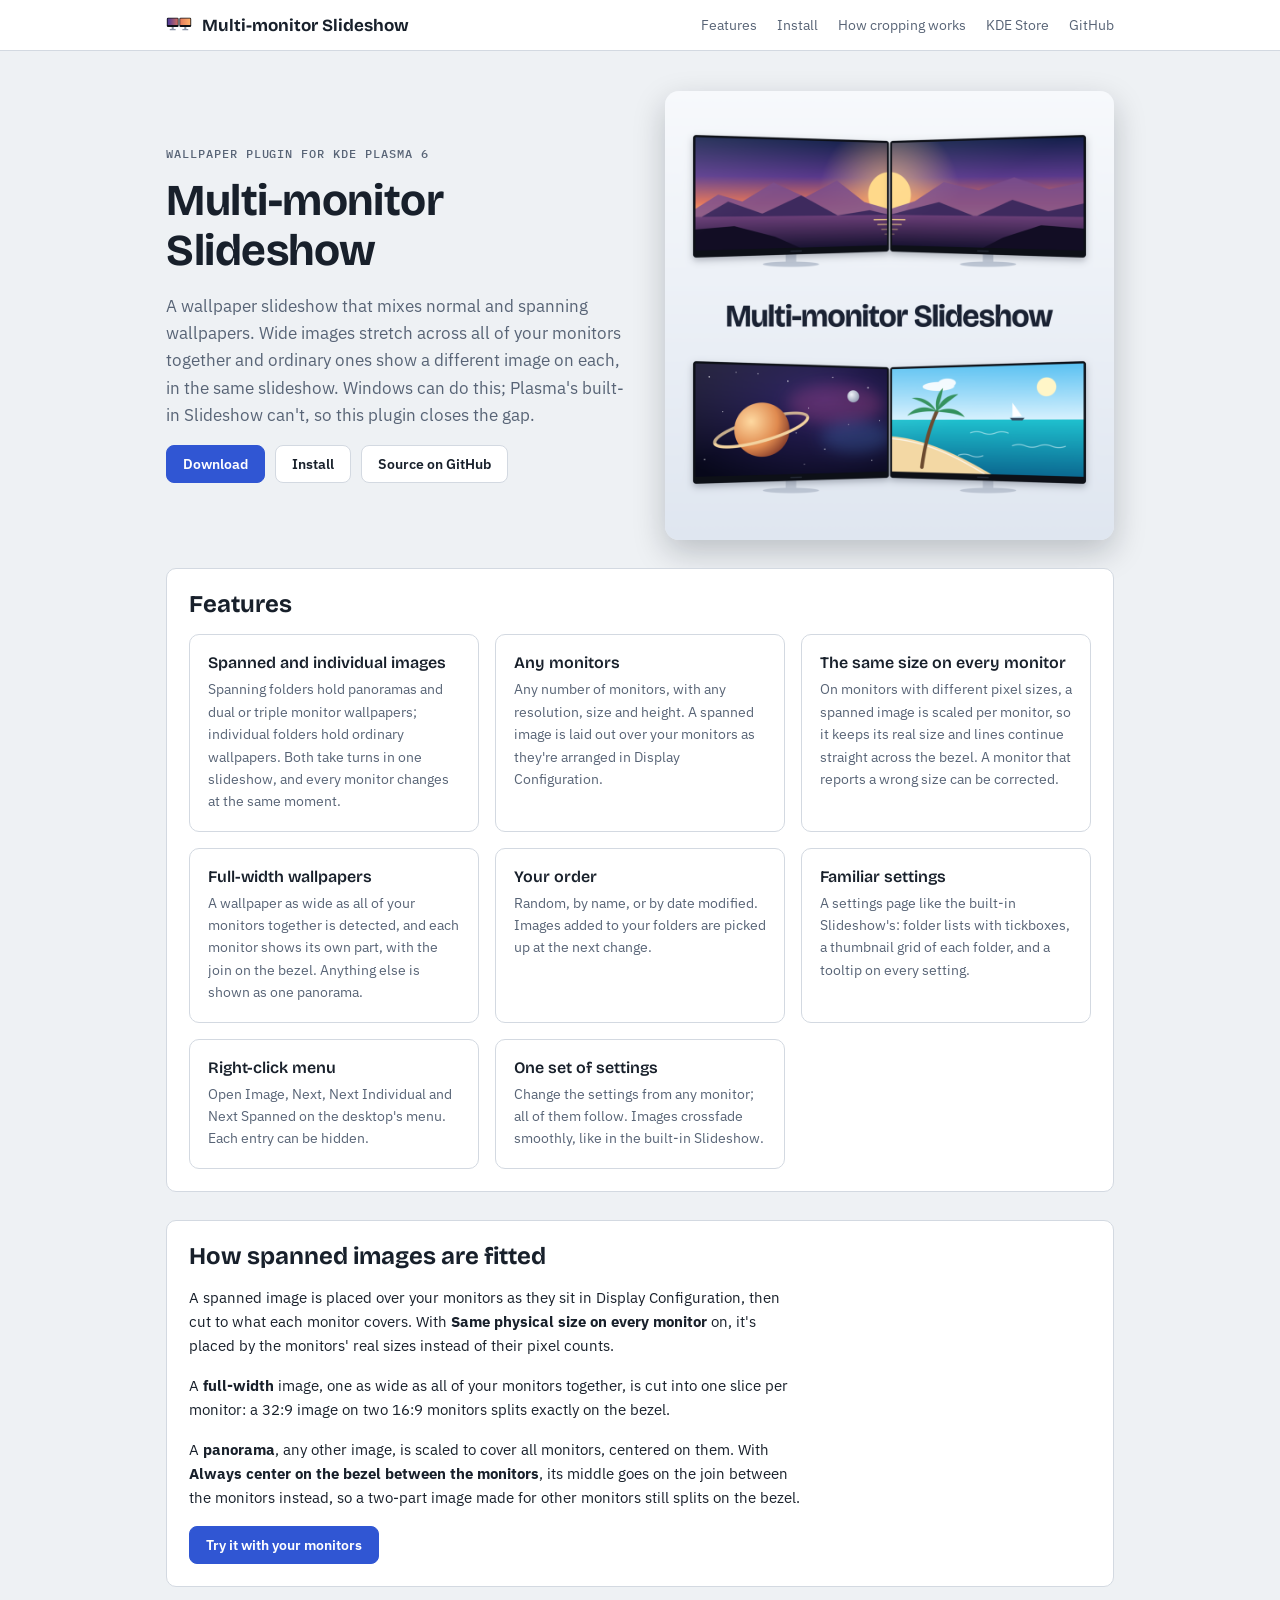
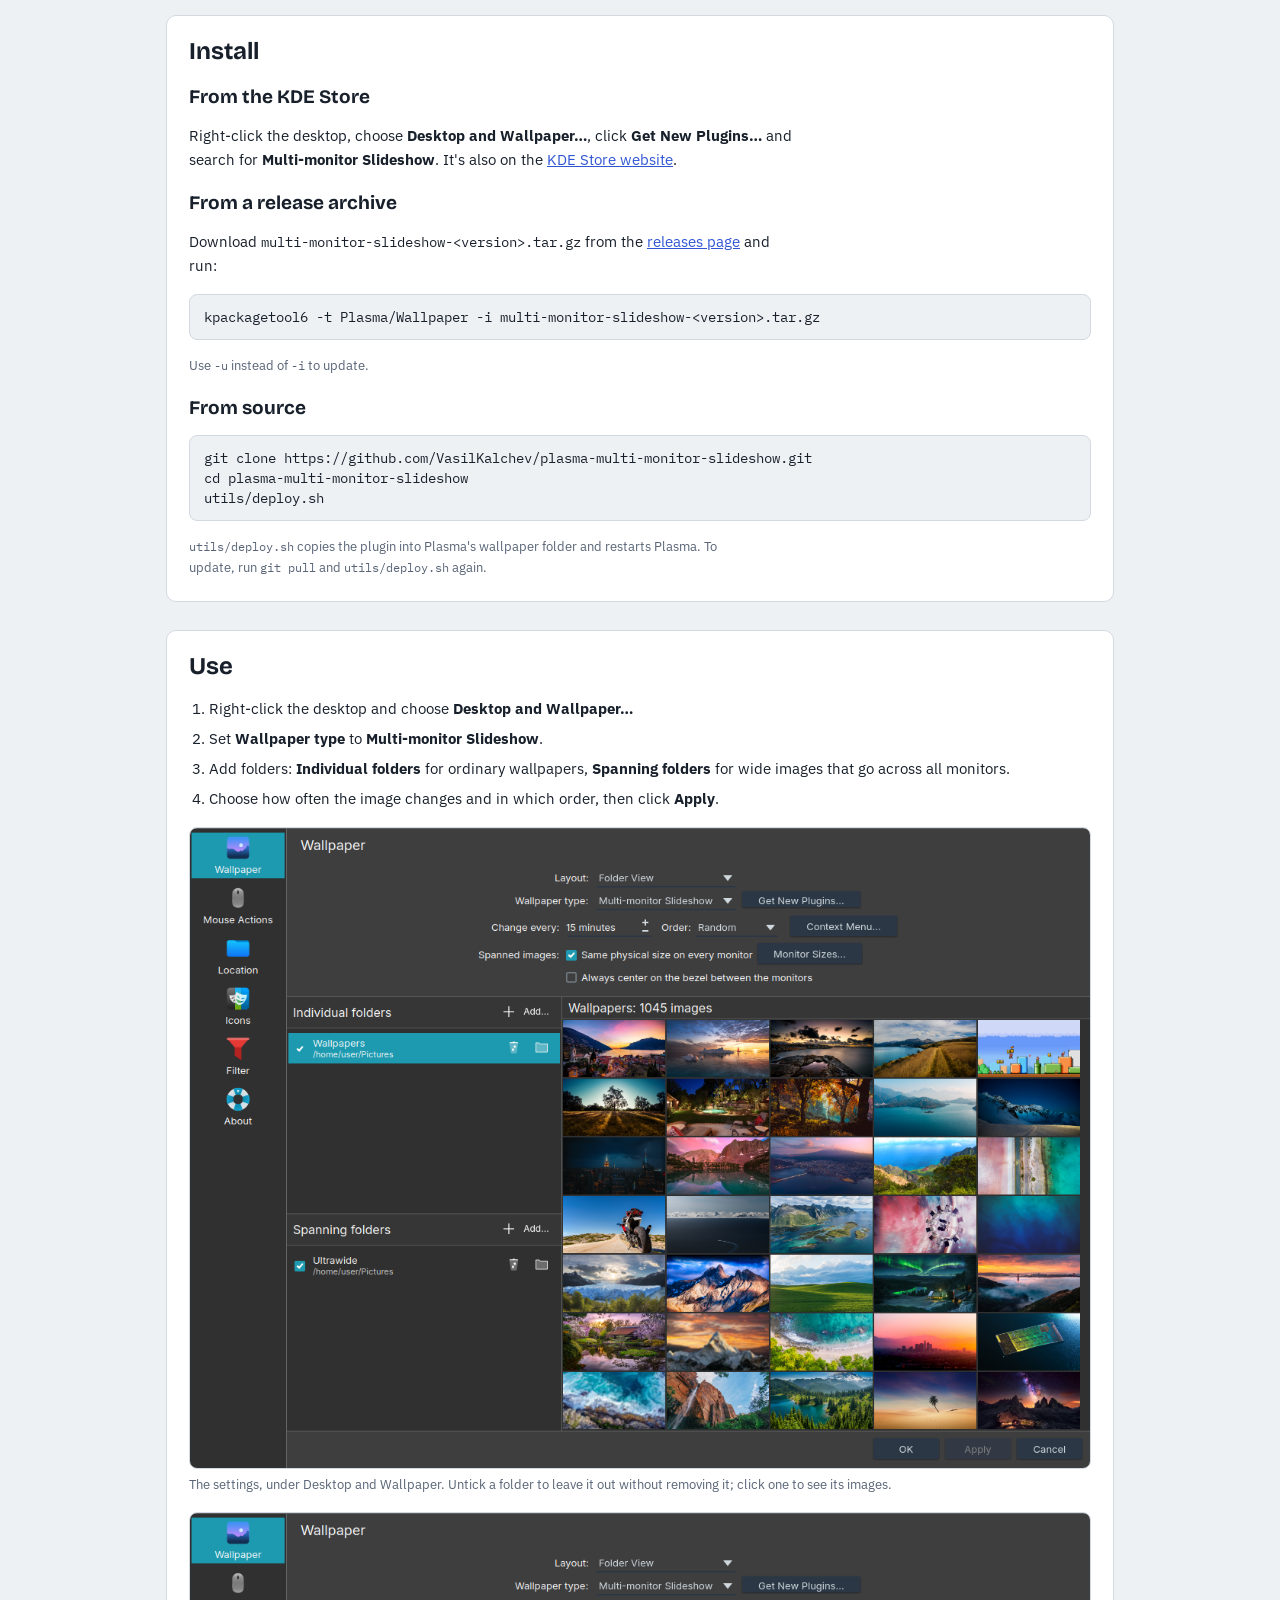
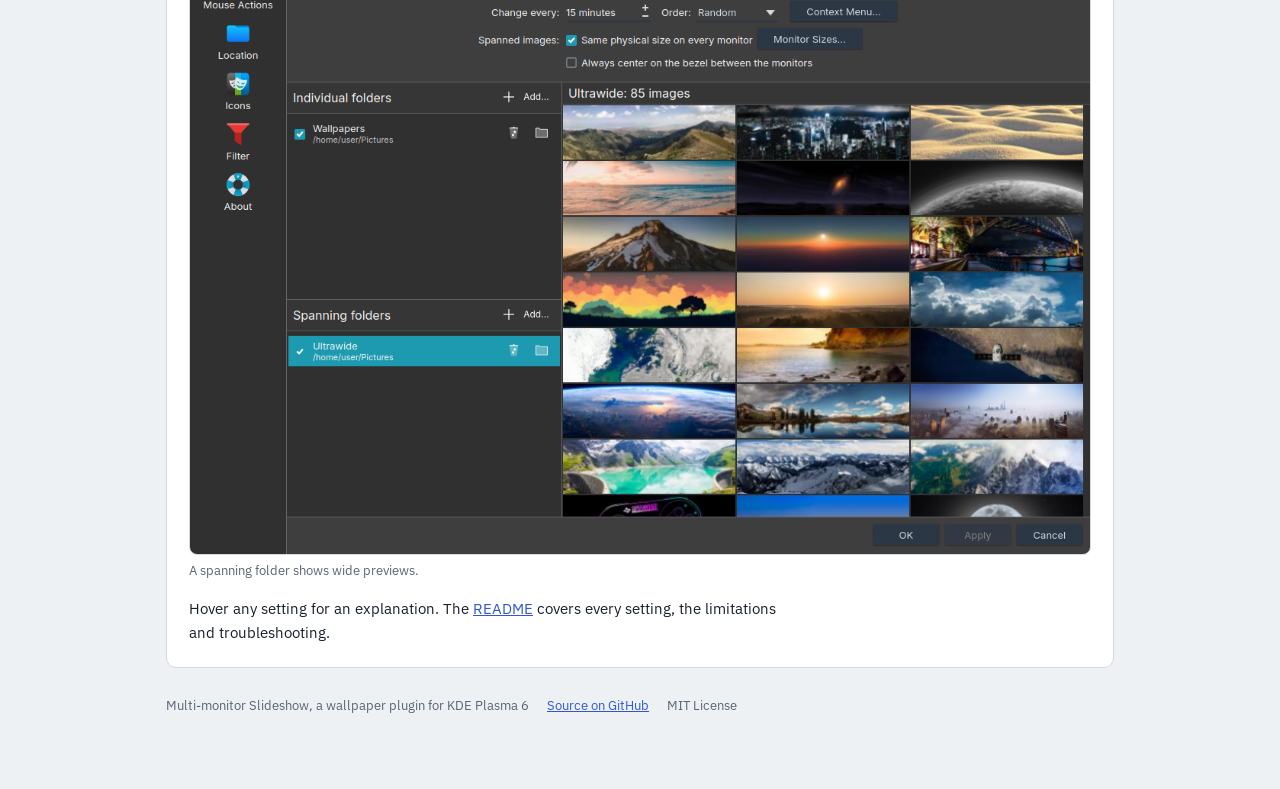
==== commit e3a08159: "New settings screenshots: both folder views and the three popups settings.png is retaken, settings-s" ====
--- a/docs/index.html
+++ b/docs/index.html
@@ -83,8 +83,12 @@
       <li>Choose how often the image changes and in which order, then click <b>Apply</b>.</li>
     </ol>
     <figure class="shot">
-      <img src="images/settings.png" width="1180" height="840" alt="The Desktop Folder Settings dialog with Multi-monitor Slideshow as the wallpaper type: Change every, Order and Context Menu, the spanned-image options, the individual and spanning folders on the left, and thumbnails of the selected folder on the right">
+      <img src="images/settings.png" width="1180" height="840" alt="The Desktop Folder Settings dialog with Multi-monitor Slideshow as the wallpaper type: Change every, Order and Context Menu, the spanned-image options, the individual and spanning folders on the left, and thumbnails of the selected individual folder on the right">
       <figcaption>The settings, under Desktop and Wallpaper. Untick a folder to leave it out without removing it; click one to see its images.</figcaption>
+    </figure>
+    <figure class="shot">
+      <img src="images/settings-spanning.png" width="1180" height="840" loading="lazy" alt="The same dialog with the spanning folder selected: its wide images are shown three to a row">
+      <figcaption>A spanning folder shows wide previews.</figcaption>
     </figure>
     <p>Hover any setting for an explanation. The <a href="https://github.com/VasilKalchev/plasma-multi-monitor-slideshow#readme">README</a> covers every setting, the limitations and troubleshooting.</p>
   </section>
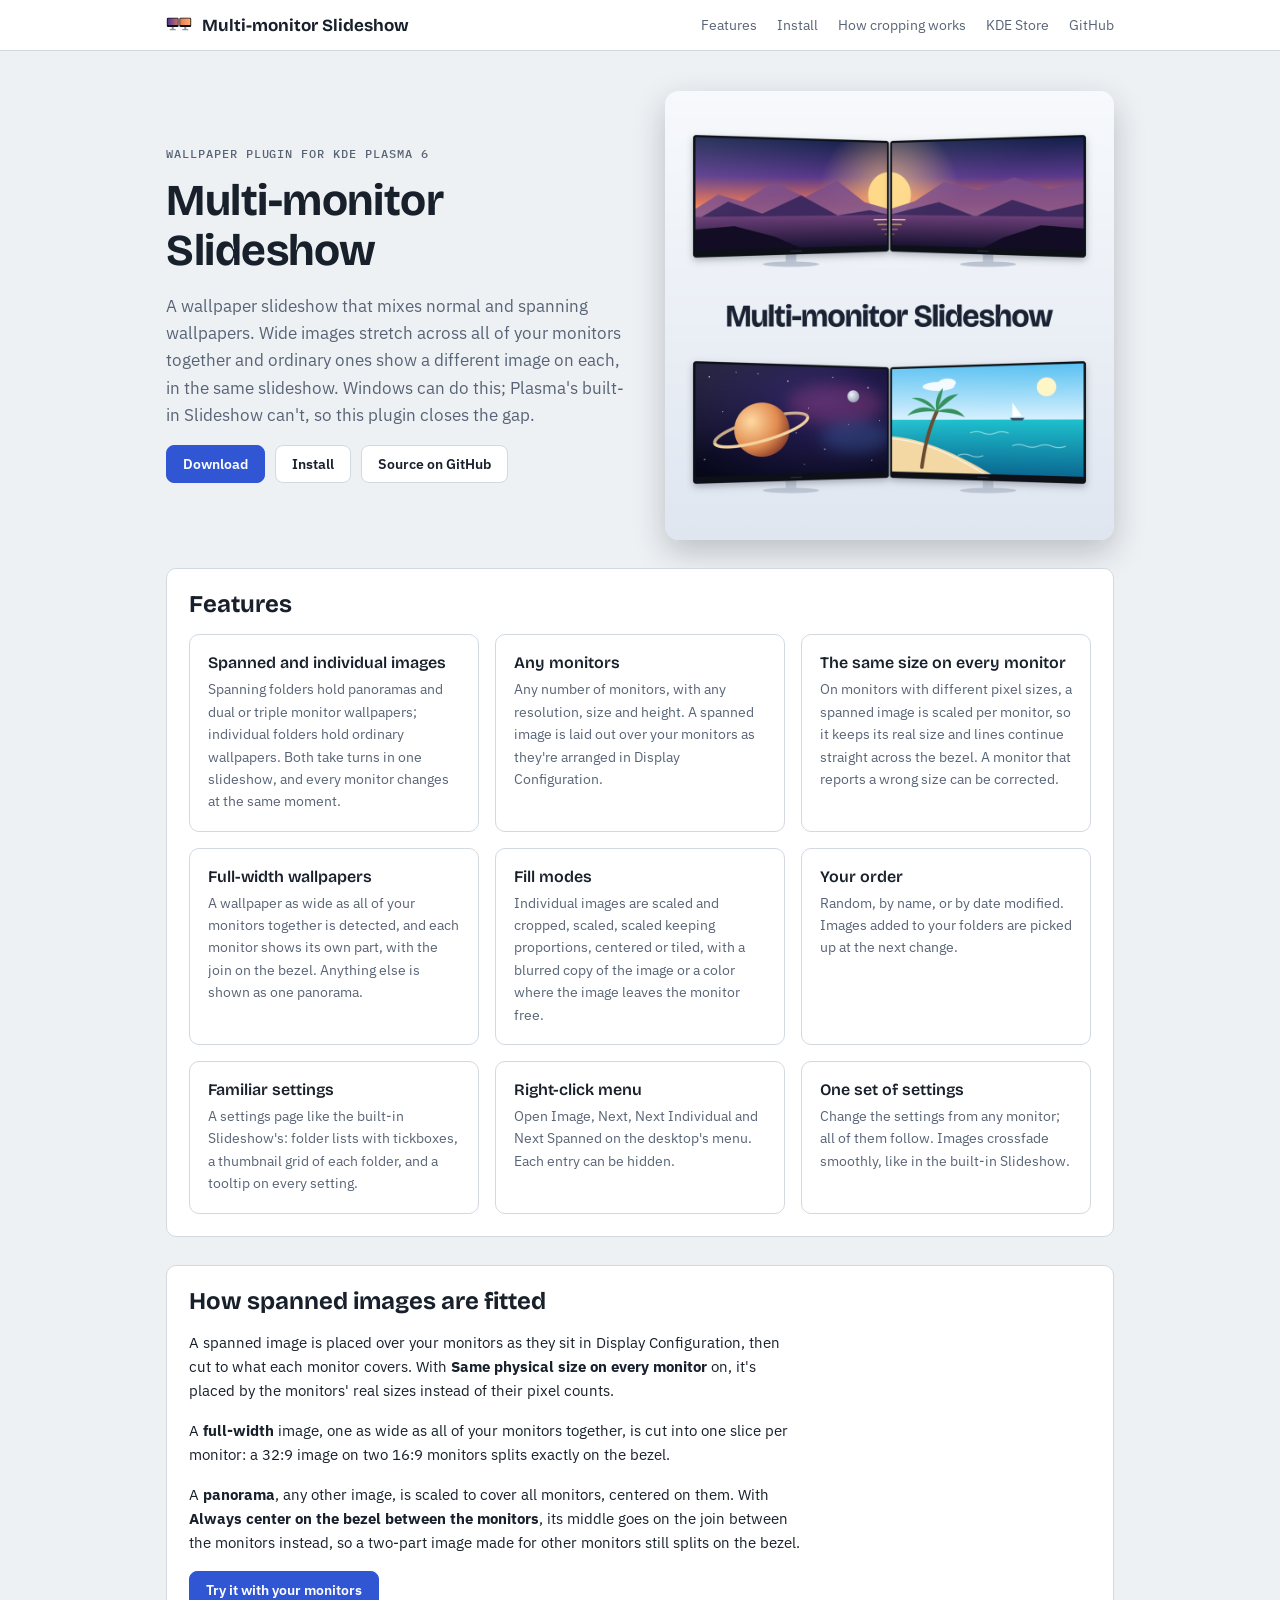
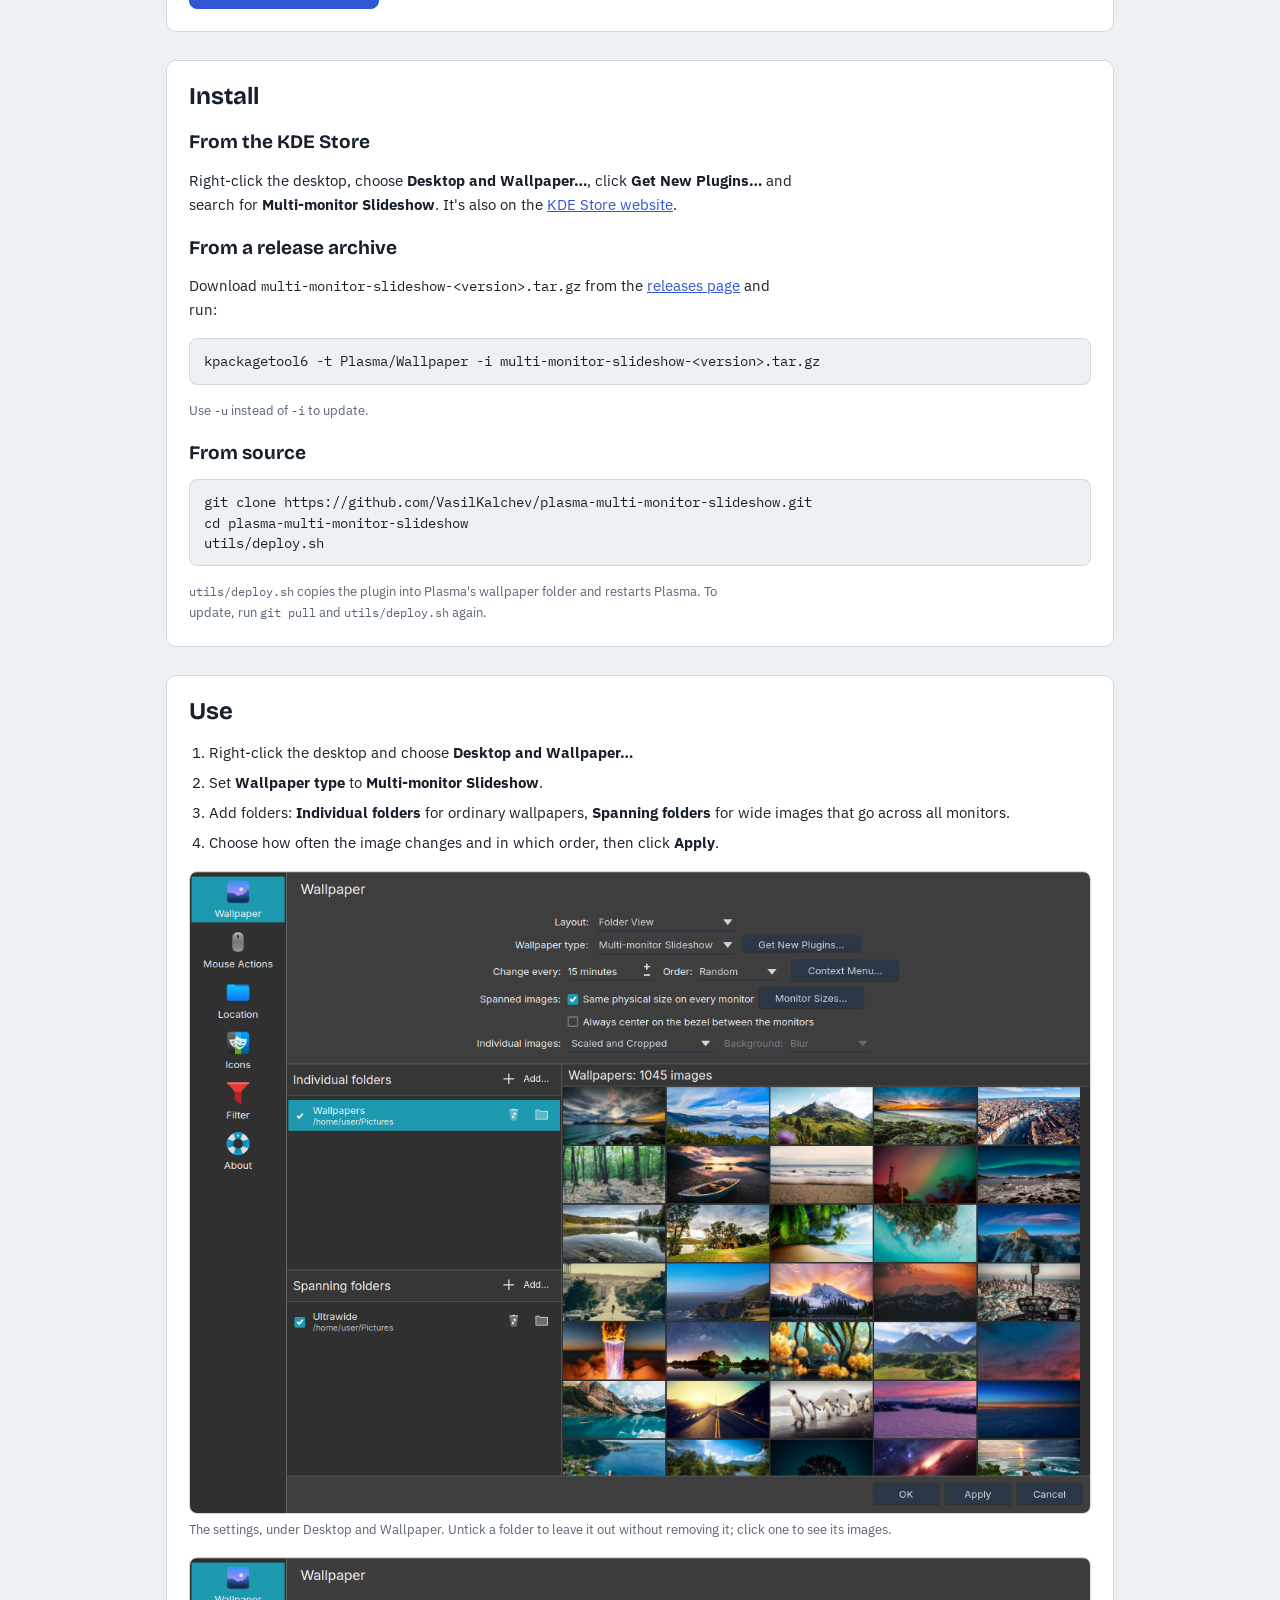
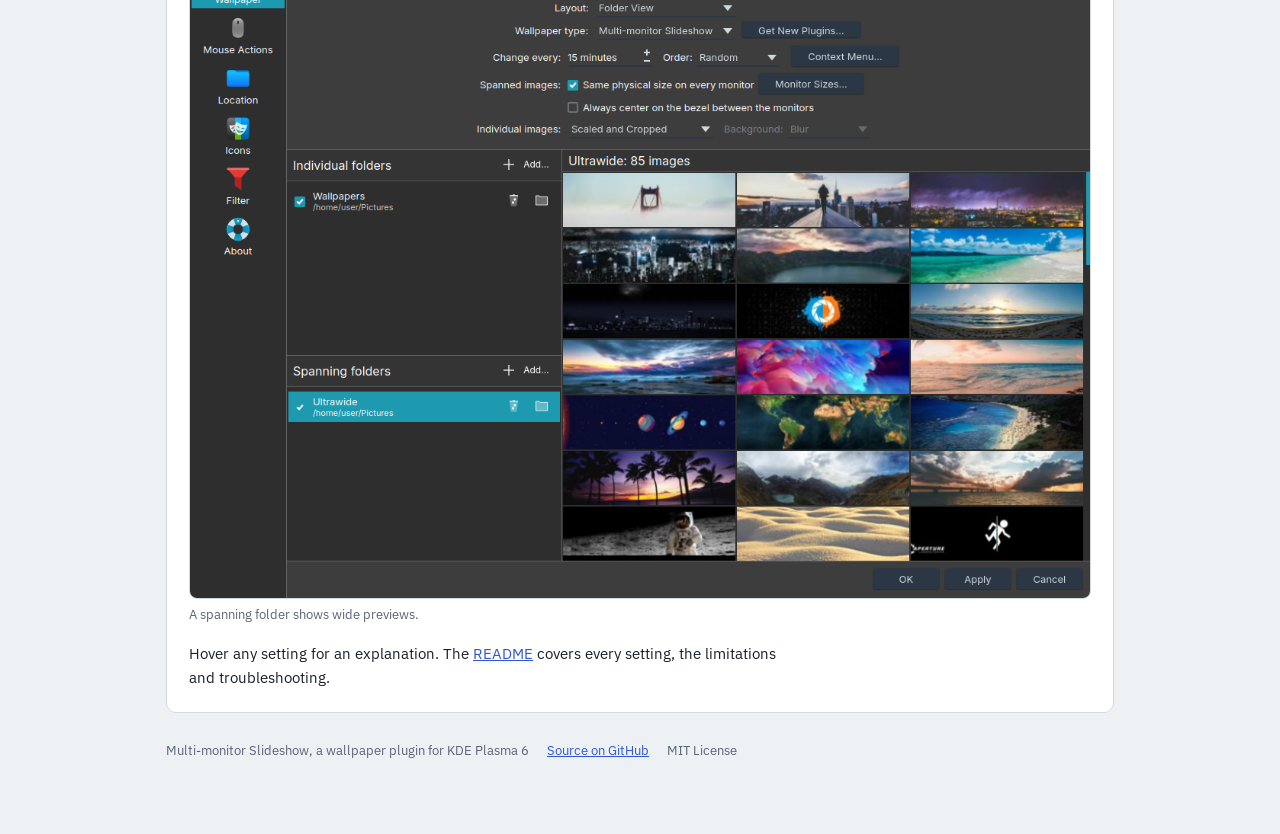
==== commit c3798028: "Version 1.1.0, with a changelog CHANGELOG.md lists what changed since 1.0.0. The README and the site" ====
--- a/docs/index.html
+++ b/docs/index.html
@@ -44,6 +44,7 @@
       <div class="card"><b>Any monitors</b><p>Any number of monitors, with any resolution, size and height. A spanned image is laid out over your monitors as they're arranged in Display Configuration.</p></div>
       <div class="card"><b>The same size on every monitor</b><p>On monitors with different pixel sizes, a spanned image is scaled per monitor, so it keeps its real size and lines continue straight across the bezel. A monitor that reports a wrong size can be corrected.</p></div>
       <div class="card"><b>Full-width wallpapers</b><p>A wallpaper as wide as all of your monitors together is detected, and each monitor shows its own part, with the join on the bezel. Anything else is shown as one panorama.</p></div>
+      <div class="card"><b>Fill modes</b><p>Individual images are scaled and cropped, scaled, scaled keeping proportions, centered or tiled, with a blurred copy of the image or a color where the image leaves the monitor free.</p></div>
       <div class="card"><b>Your order</b><p>Random, by name, or by date modified. Images added to your folders are picked up at the next change.</p></div>
       <div class="card"><b>Familiar settings</b><p>A settings page like the built-in Slideshow's: folder lists with tickboxes, a thumbnail grid of each folder, and a tooltip on every setting.</p></div>
       <div class="card"><b>Right-click menu</b><p>Open Image, Next, Next Individual and Next Spanned on the desktop's menu. Each entry can be hidden.</p></div>
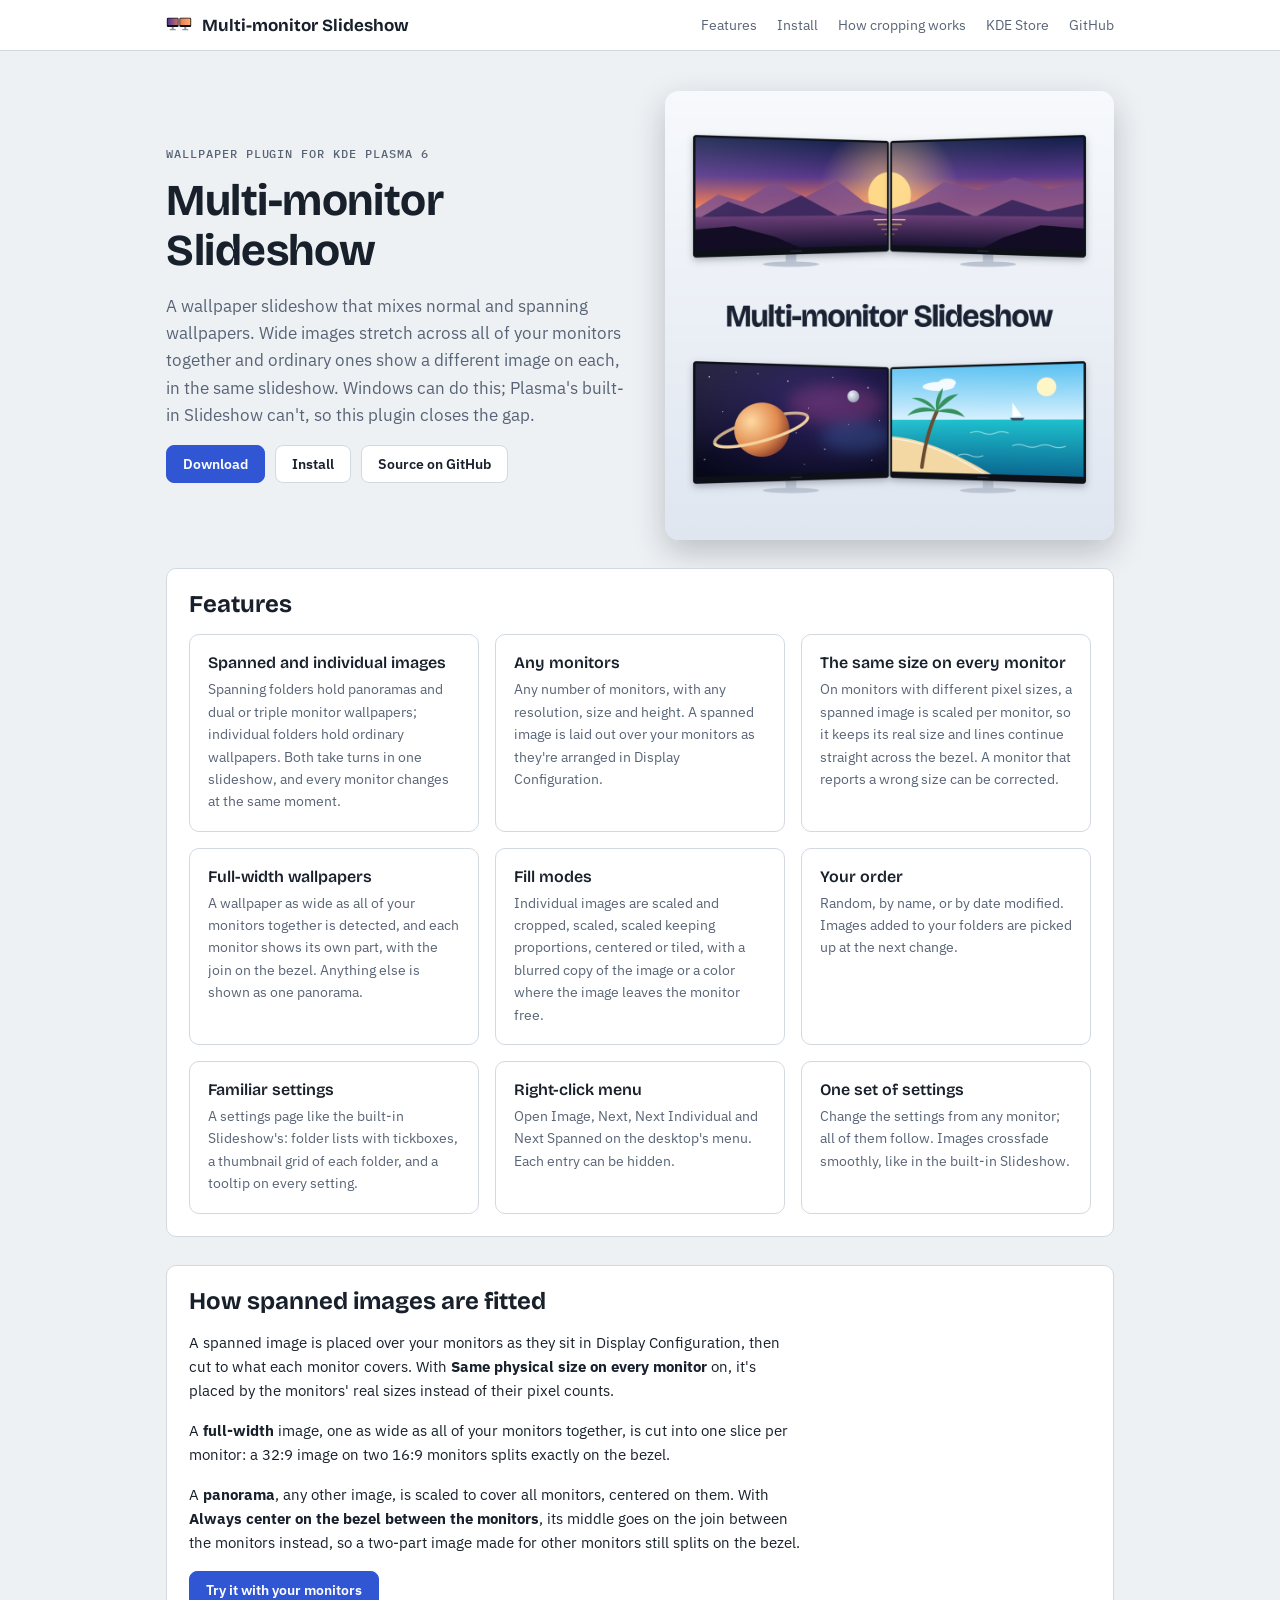
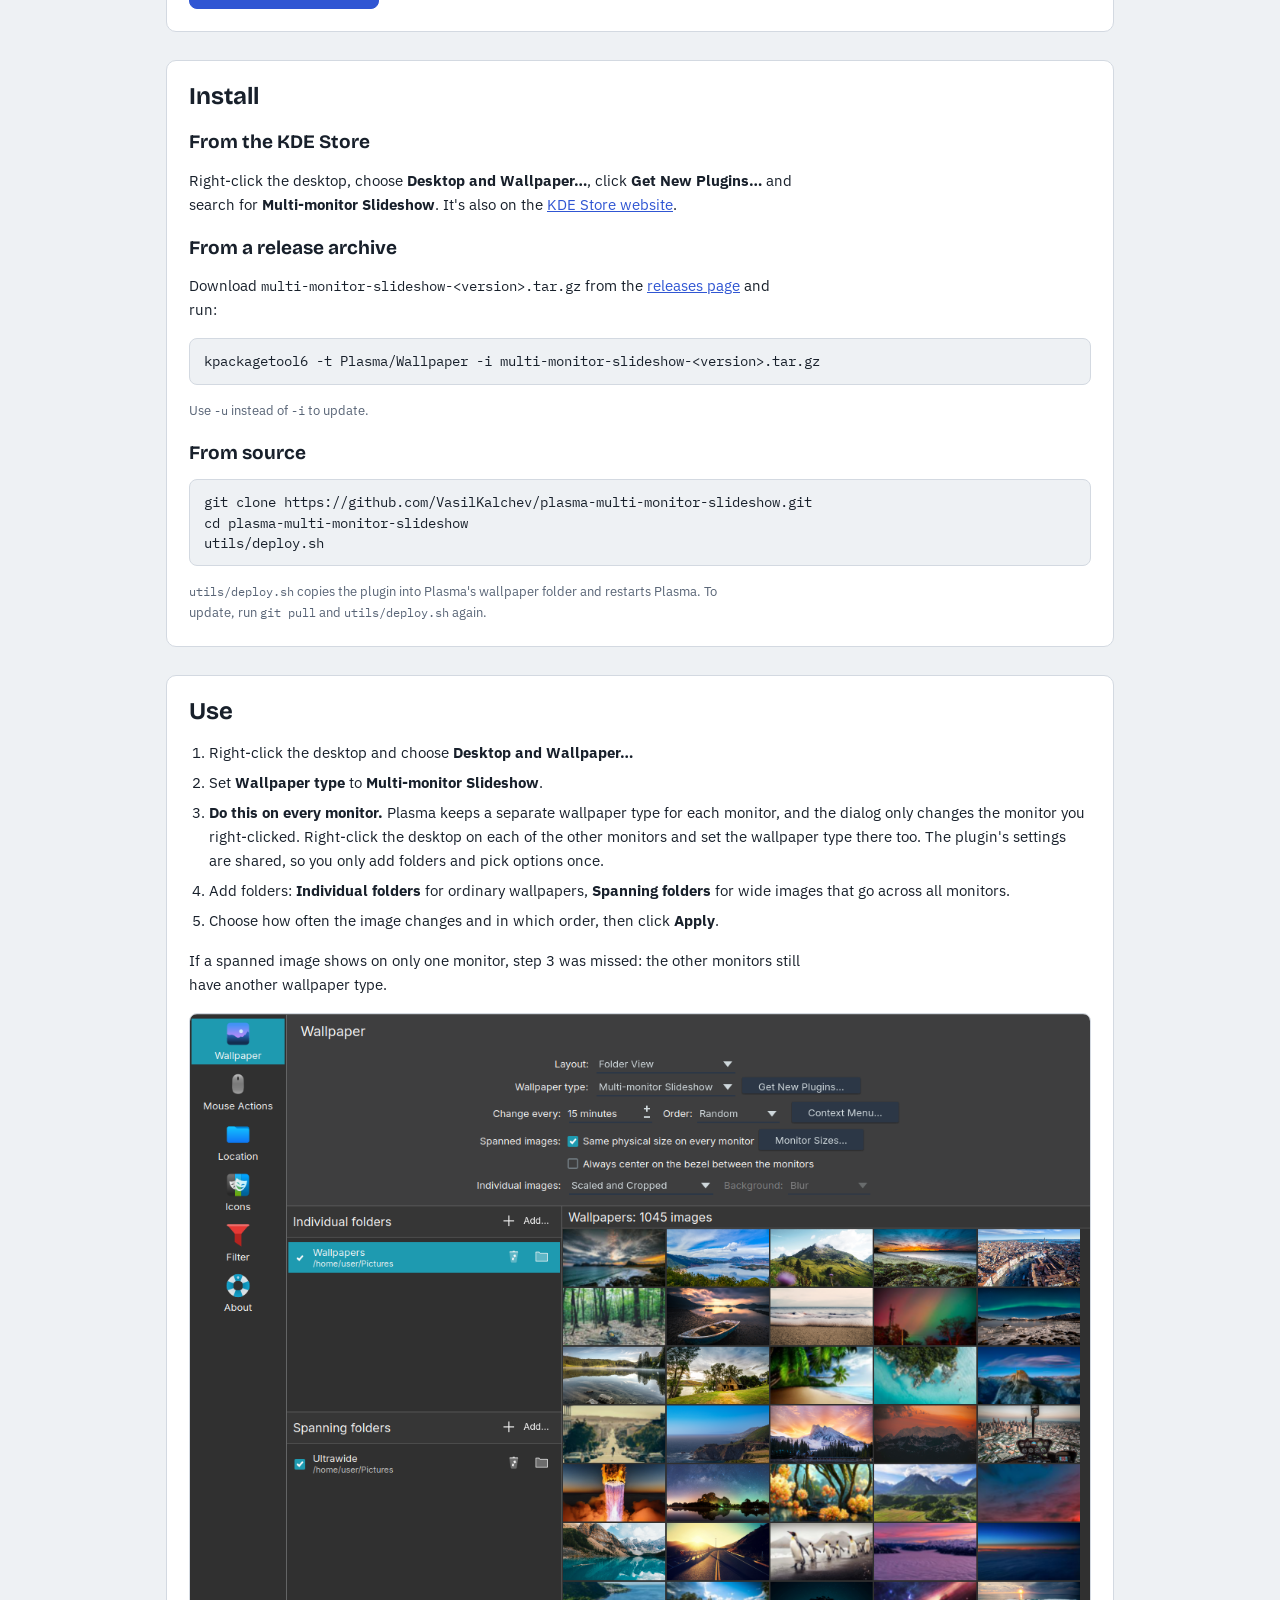
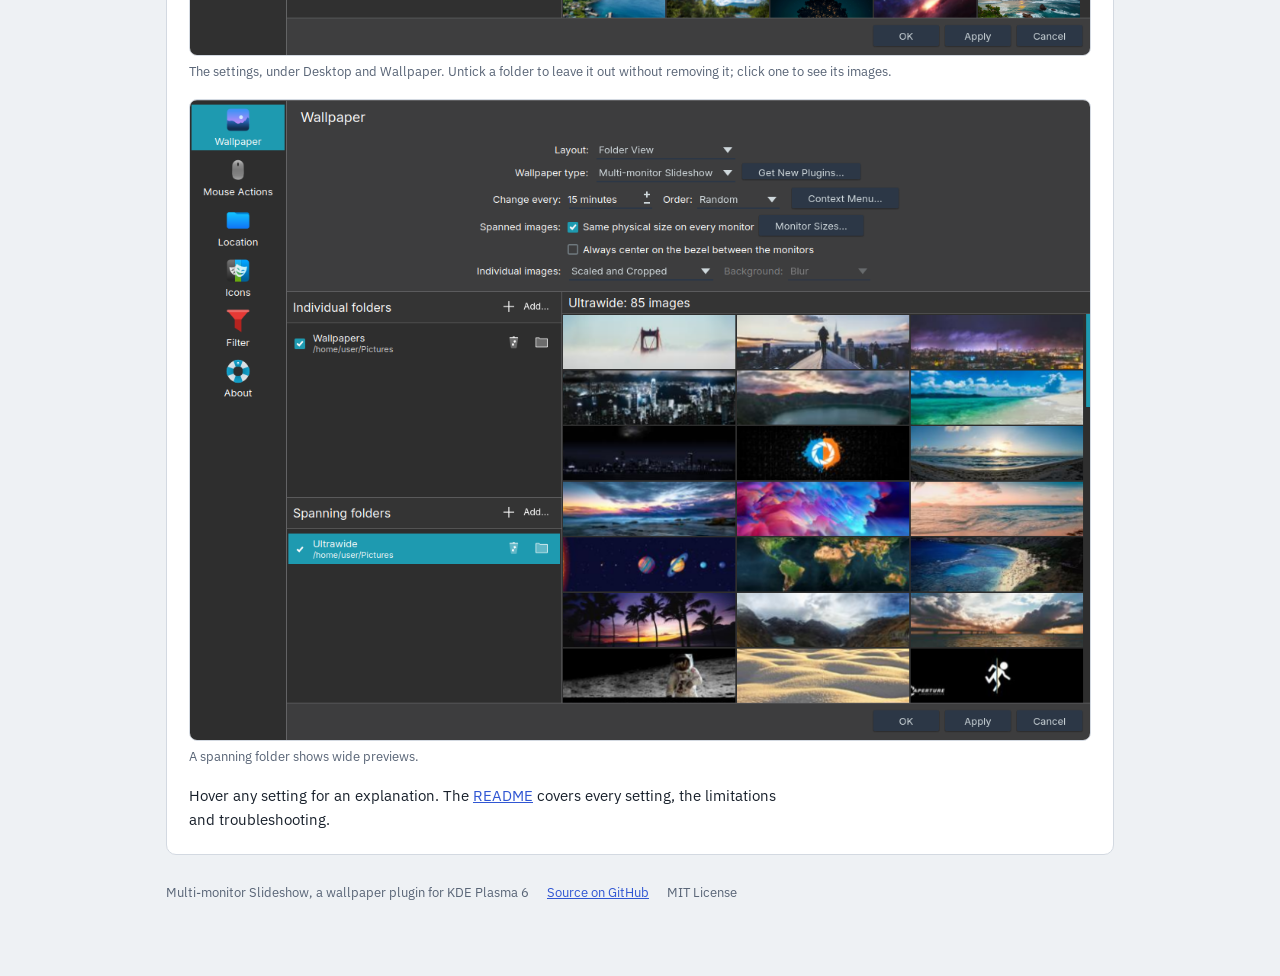
==== commit fb0a33e5: "Docs: set the wallpaper type on every monitor Plasma keeps a wallpaper type per monitor, so setting " ====
--- a/docs/index.html
+++ b/docs/index.html
@@ -80,9 +80,11 @@
     <ol class="steps">
       <li>Right-click the desktop and choose <b>Desktop and Wallpaper…</b></li>
       <li>Set <b>Wallpaper type</b> to <b>Multi-monitor Slideshow</b>.</li>
+      <li><b>Do this on every monitor.</b> Plasma keeps a separate wallpaper type for each monitor, and the dialog only changes the monitor you right-clicked. Right-click the desktop on each of the other monitors and set the wallpaper type there too. The plugin's settings are shared, so you only add folders and pick options once.</li>
       <li>Add folders: <b>Individual folders</b> for ordinary wallpapers, <b>Spanning folders</b> for wide images that go across all monitors.</li>
       <li>Choose how often the image changes and in which order, then click <b>Apply</b>.</li>
     </ol>
+    <p>If a spanned image shows on only one monitor, step 3 was missed: the other monitors still have another wallpaper type.</p>
     <figure class="shot">
       <img src="images/settings.png" width="1180" height="840" alt="The Desktop Folder Settings dialog with Multi-monitor Slideshow as the wallpaper type: Change every, Order and Context Menu, the spanned-image options, the individual and spanning folders on the left, and thumbnails of the selected individual folder on the right">
       <figcaption>The settings, under Desktop and Wallpaper. Untick a folder to leave it out without removing it; click one to see its images.</figcaption>
